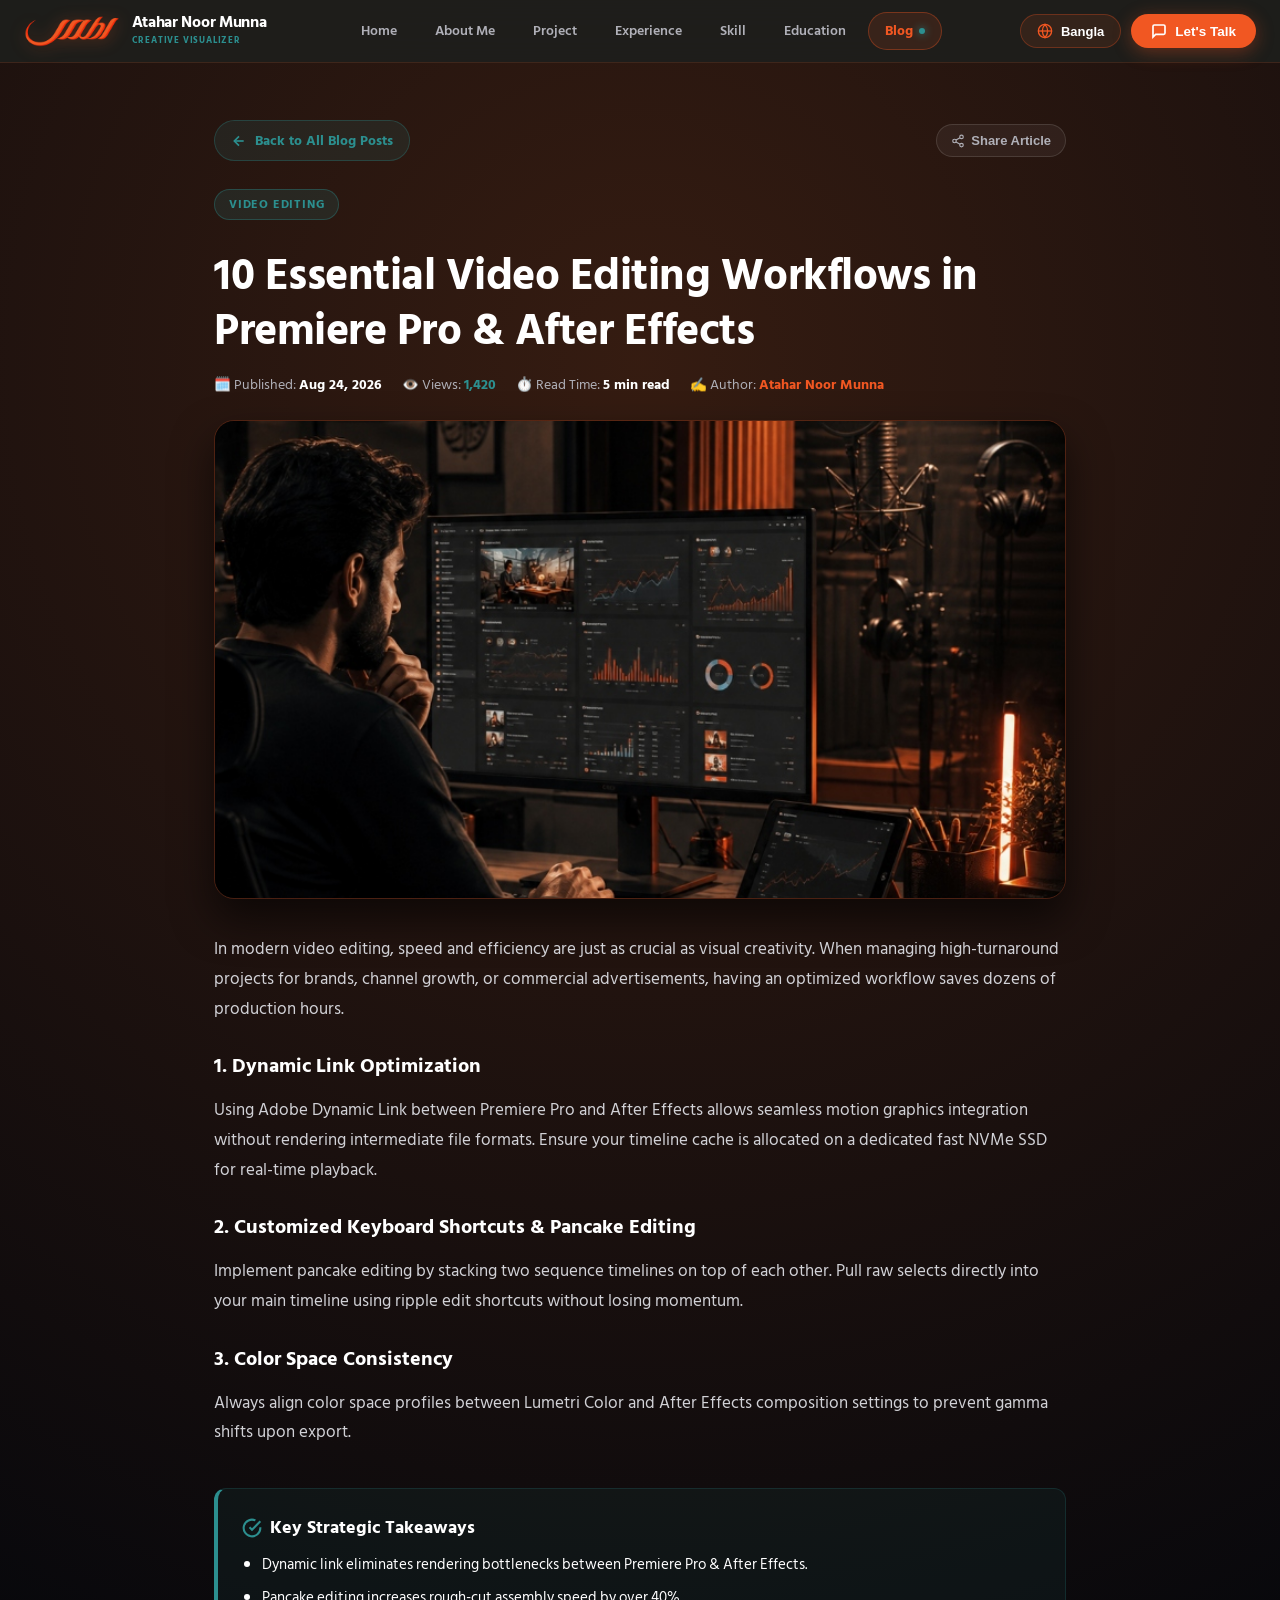
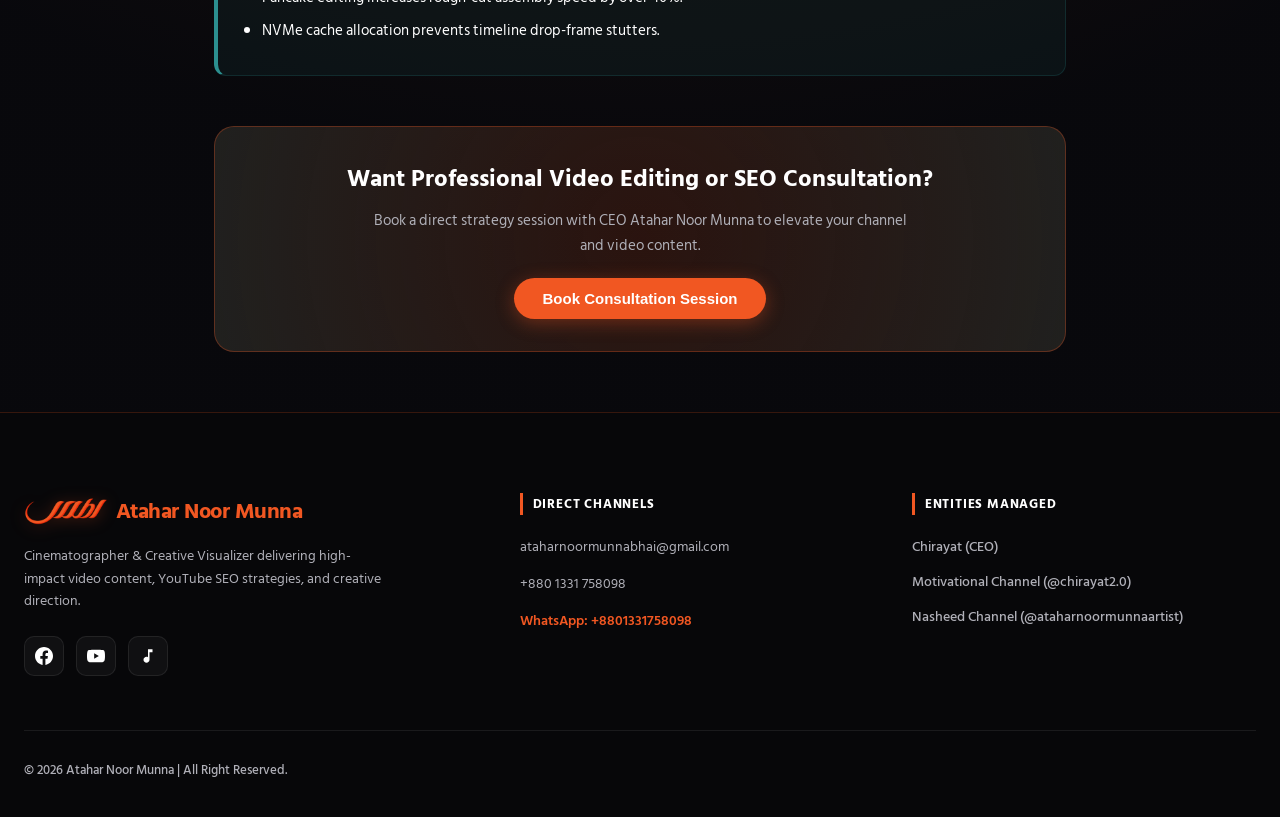
==== 10-essential-video-editing-workflows-in-premiere-pro-after-effects.html @ 5bd71860 "Initial commit - Atahar Noor Munna Portfolio" ====
<!DOCTYPE html>
<html lang="en">
<head>
  <meta charset="UTF-8">
  <meta http-equiv="refresh" content="0; url=blog-detail.html?slug=10-essential-video-editing-workflows-in-premiere-pro-after-effects">
  <title>10 Essential Video Editing Workflows in Premiere Pro & After Effects</title>
  <script>window.location.href = "blog-detail.html?slug=10-essential-video-editing-workflows-in-premiere-pro-after-effects";</script>
</head>
<body></body>
</html>
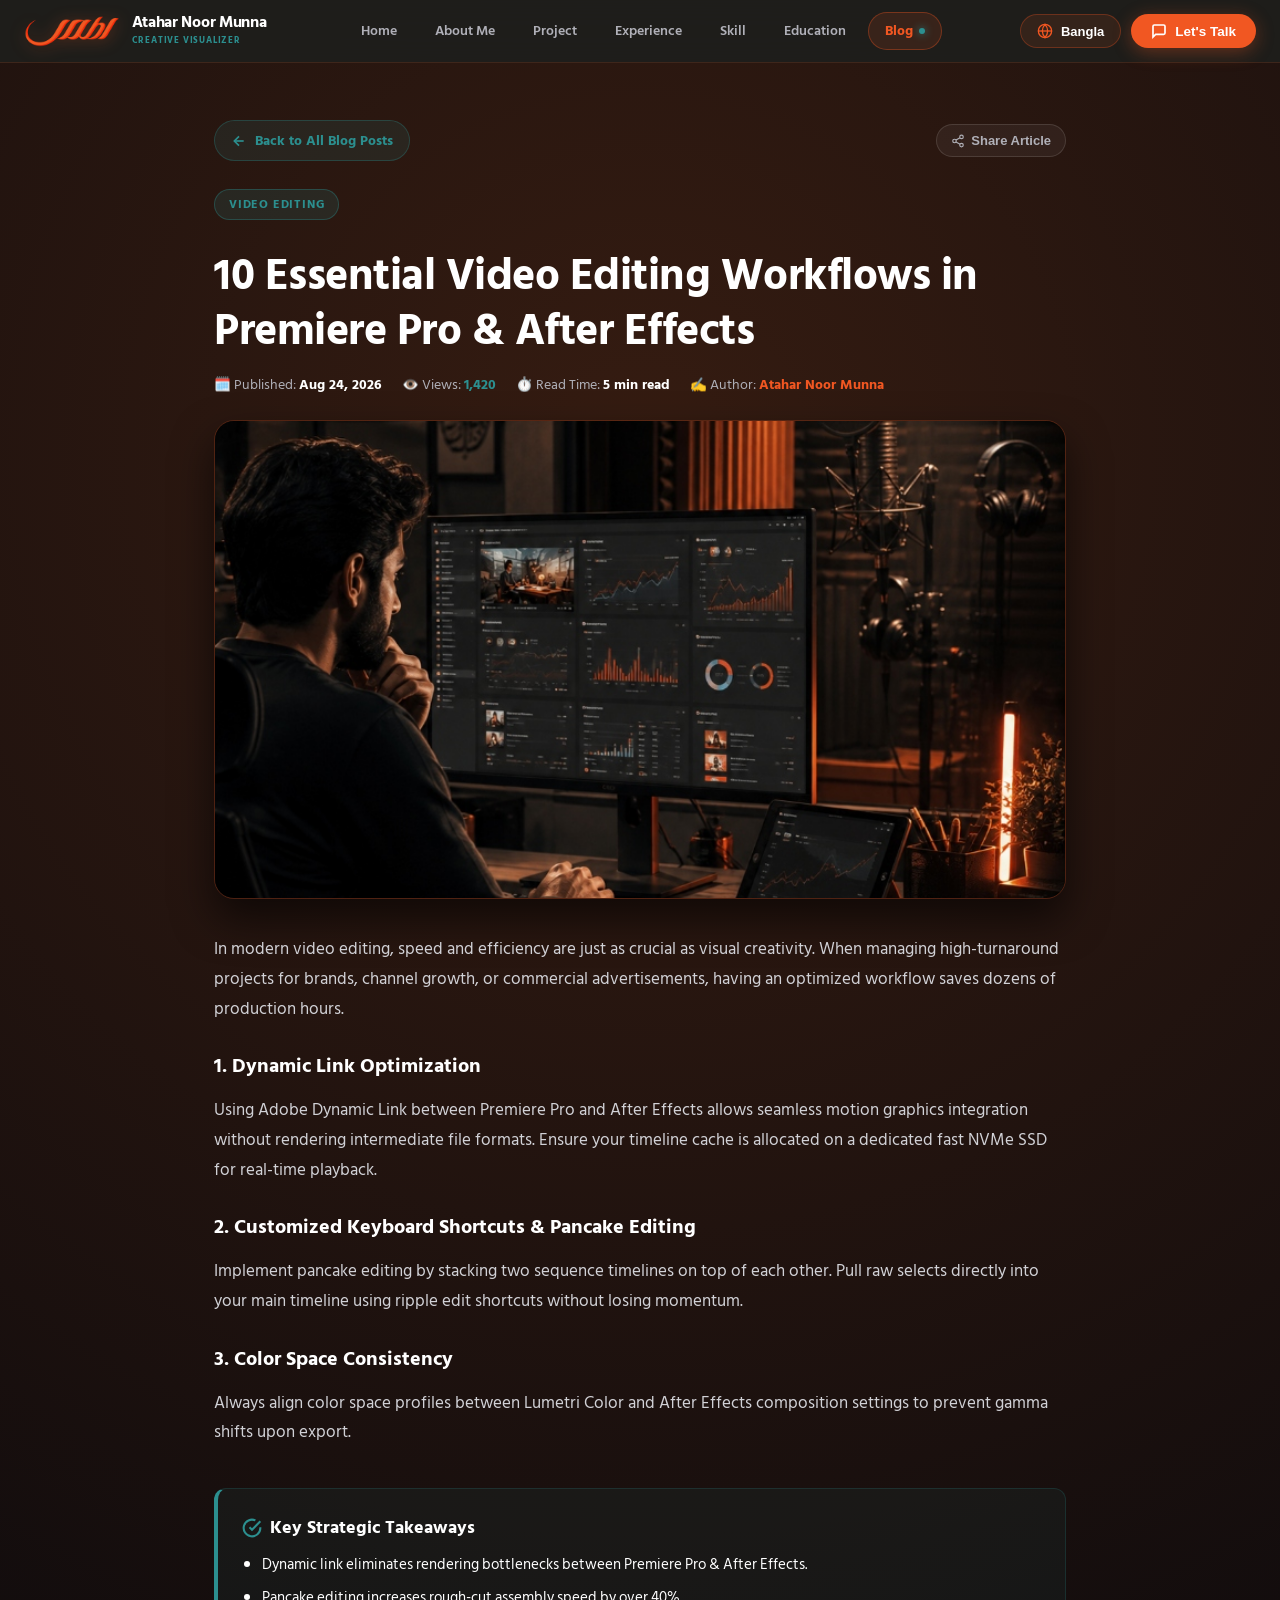
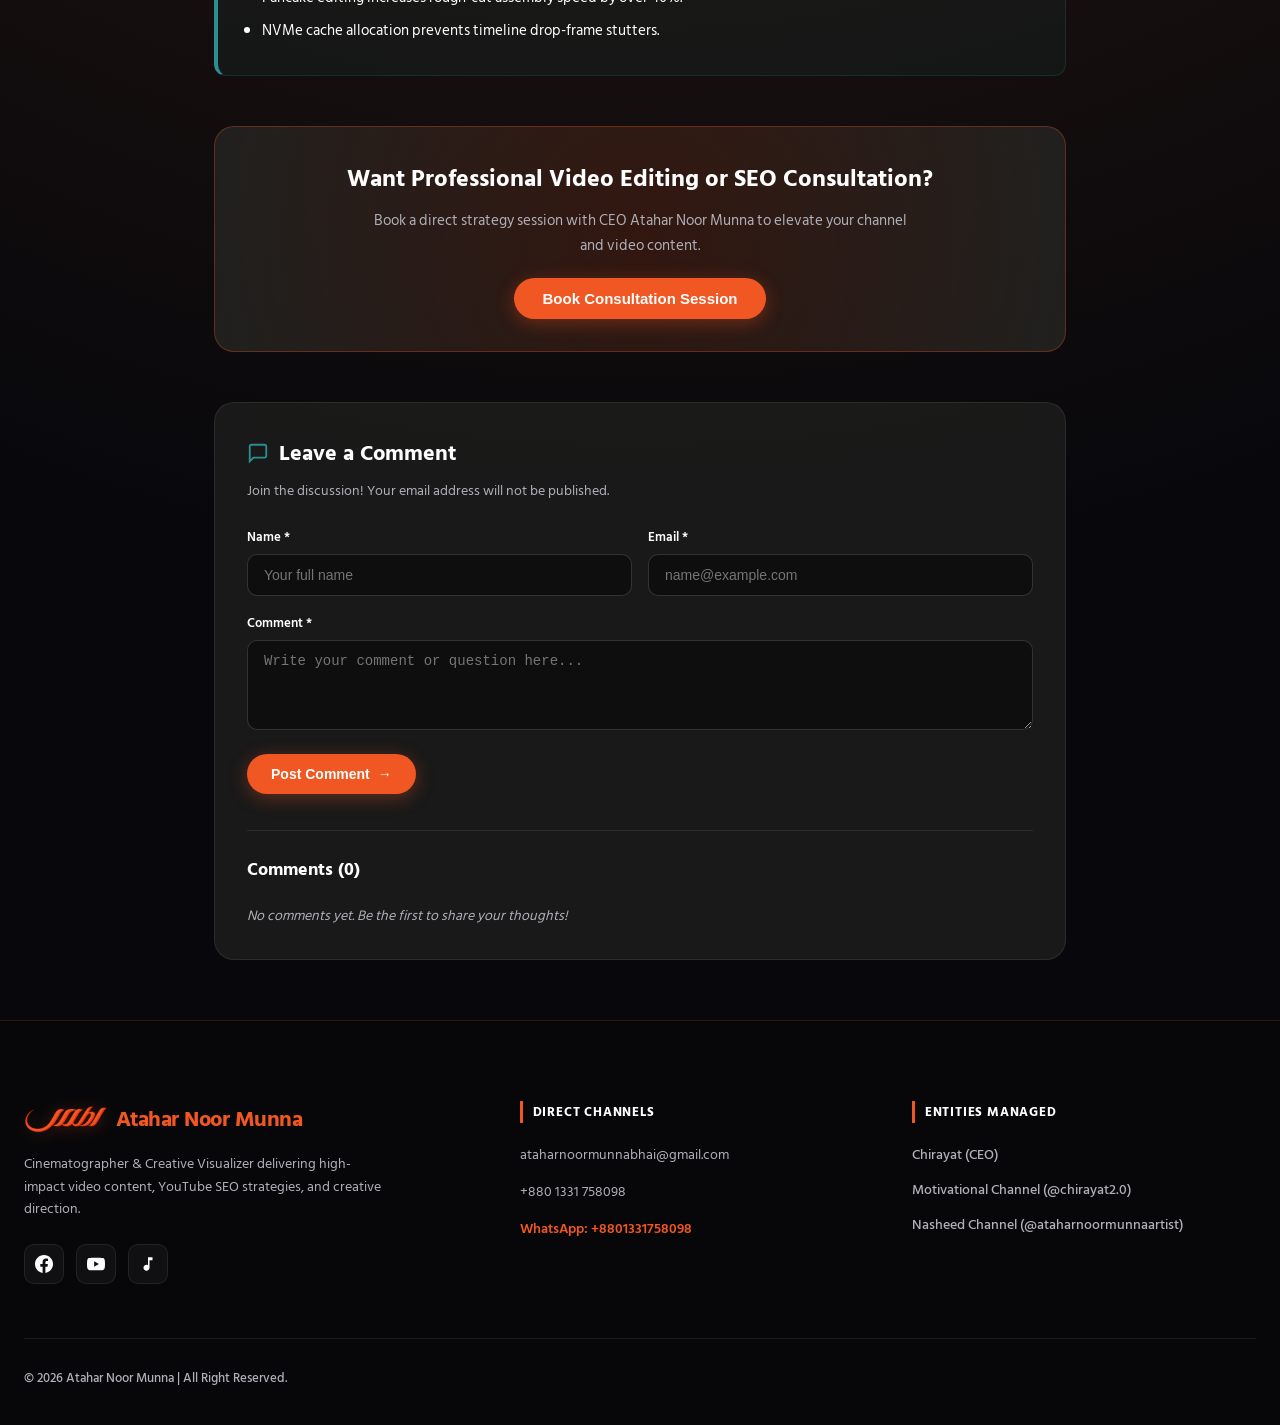
==== commit a17a2e18: "Add blog comment section, EN/BN translation for articles, post specific social image preview cards, " ====
--- a/10-essential-video-editing-workflows-in-premiere-pro-after-effects.html
+++ b/10-essential-video-editing-workflows-in-premiere-pro-after-effects.html
@@ -4,6 +4,18 @@
   <meta charset="UTF-8">
   <meta http-equiv="refresh" content="0; url=blog-detail.html?slug=10-essential-video-editing-workflows-in-premiere-pro-after-effects">
   <title>10 Essential Video Editing Workflows in Premiere Pro & After Effects</title>
+
+  <meta property="og:type" content="article">
+  <meta property="og:title" content="10 Essential Video Editing Workflows in Premiere Pro & After Effects">
+  <meta property="og:description" content="Learn speed-editing techniques, shortcut configurations, and color management for high-speed video production.">
+  <meta property="og:image" content="https://portfolio-atahar.pages.dev/card1.jpg">
+  <meta property="og:image:secure_url" content="https://portfolio-atahar.pages.dev/card1.jpg">
+  <meta property="og:image:type" content="image/jpeg">
+
+  <meta name="twitter:card" content="summary_large_image">
+  <meta name="twitter:title" content="10 Essential Video Editing Workflows in Premiere Pro & After Effects">
+  <meta name="twitter:image" content="https://portfolio-atahar.pages.dev/card1.jpg">
+
   <script>window.location.href = "blog-detail.html?slug=10-essential-video-editing-workflows-in-premiere-pro-after-effects";</script>
 </head>
 <body></body>
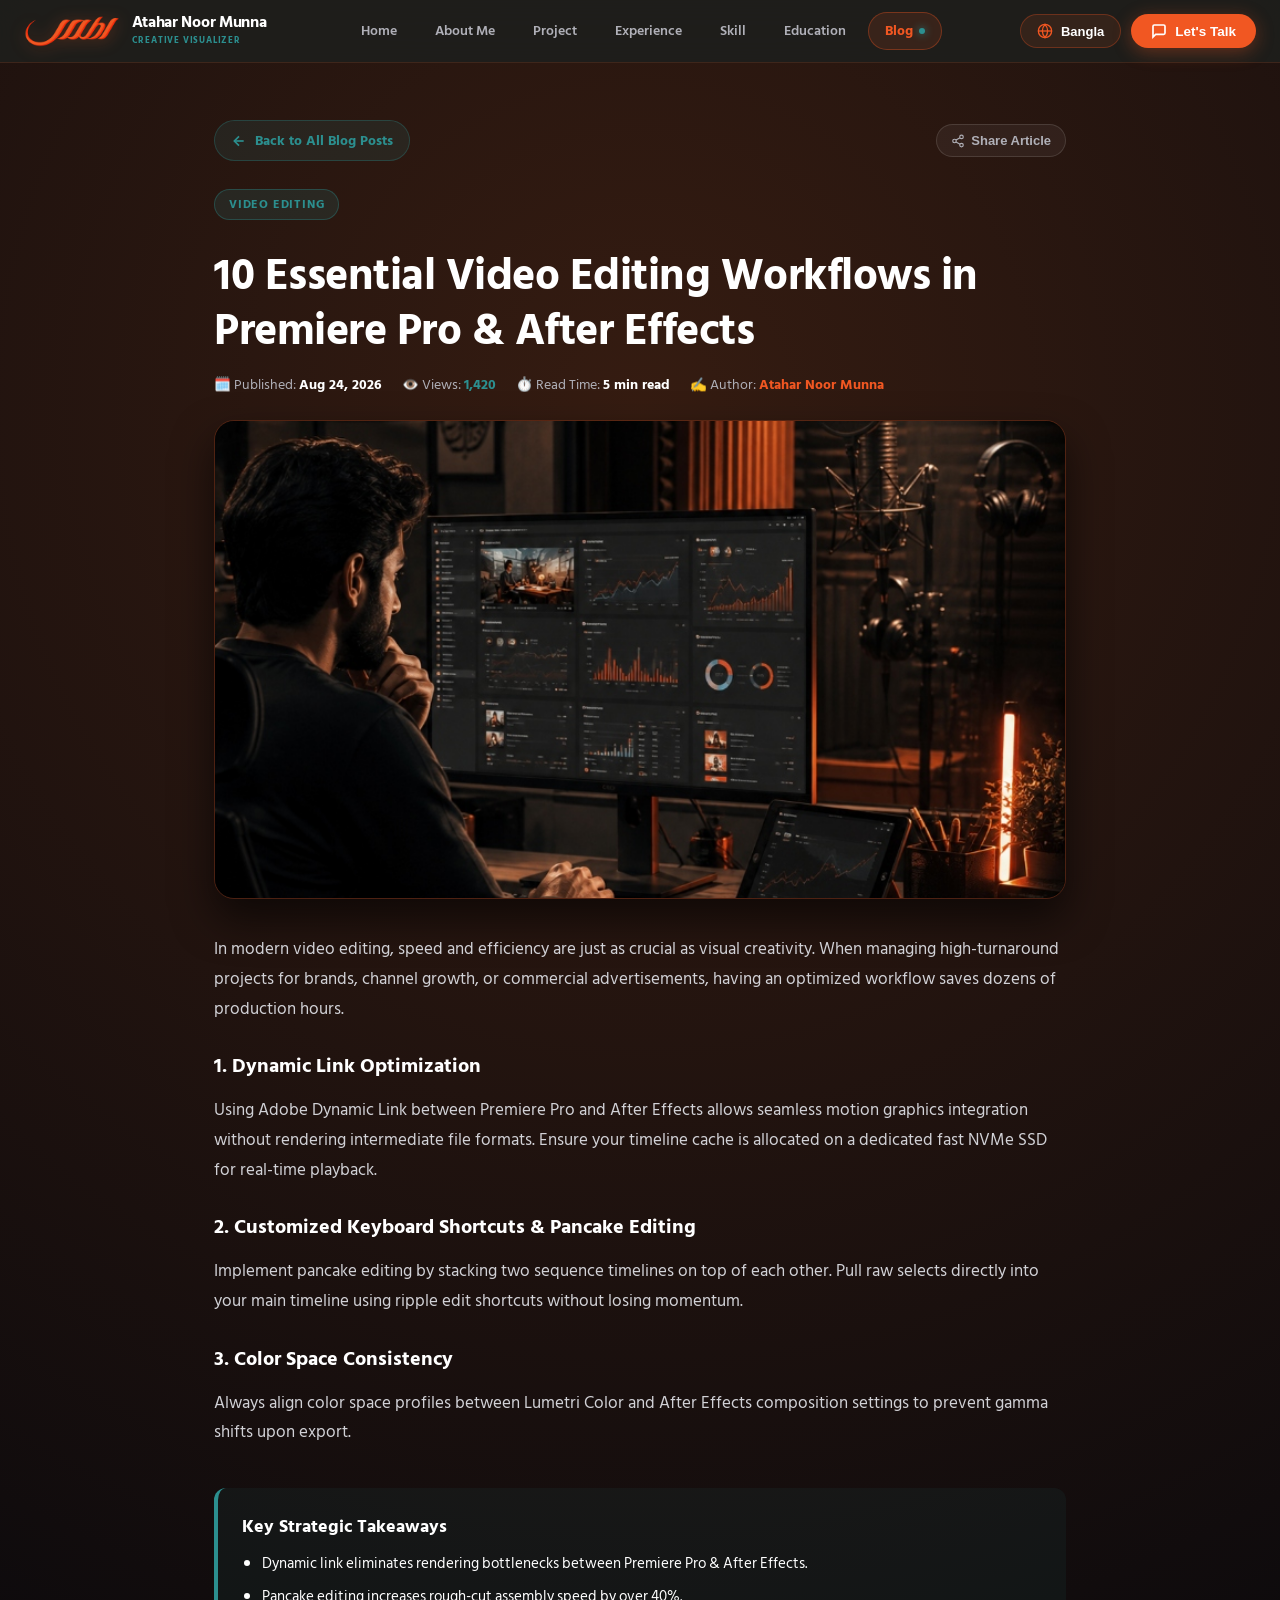
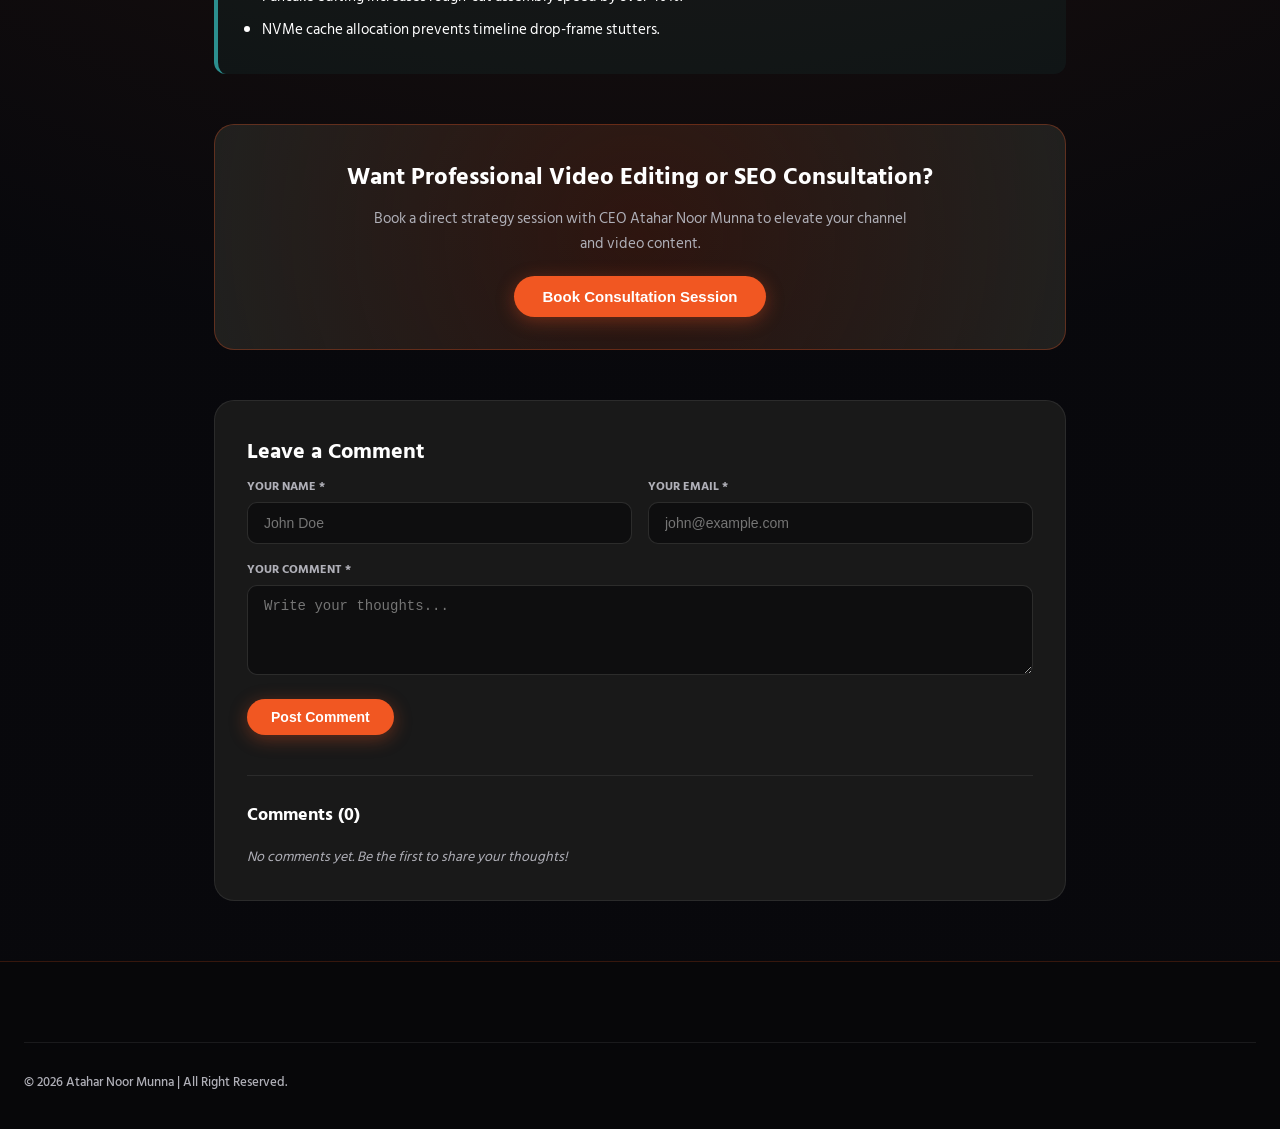
==== commit a4f6072e: "Fix showcase card links and convert all blog and project posts to standalone HTML pages" ====
--- a/10-essential-video-editing-workflows-in-premiere-pro-after-effects.html
+++ b/10-essential-video-editing-workflows-in-premiere-pro-after-effects.html
@@ -1,9 +1,9 @@
 <!DOCTYPE html>
-<html lang="en">
+<html lang="en" data-theme="dark">
 <head>
   <meta charset="UTF-8">
-  <meta http-equiv="refresh" content="0; url=blog-detail.html?slug=10-essential-video-editing-workflows-in-premiere-pro-after-effects">
-  <title>10 Essential Video Editing Workflows in Premiere Pro & After Effects</title>
+  <meta name="viewport" content="width=device-width, initial-scale=1.0">
+  <title>10 Essential Video Editing Workflows in Premiere Pro & After Effects — Atahar Noor Munna</title>
 
   <meta property="og:type" content="article">
   <meta property="og:title" content="10 Essential Video Editing Workflows in Premiere Pro & After Effects">
@@ -11,12 +11,186 @@
   <meta property="og:image" content="https://portfolio-atahar.pages.dev/card1.jpg">
   <meta property="og:image:secure_url" content="https://portfolio-atahar.pages.dev/card1.jpg">
   <meta property="og:image:type" content="image/jpeg">
+  <meta property="og:site_name" content="Atahar Noor Munna Portfolio">
 
   <meta name="twitter:card" content="summary_large_image">
   <meta name="twitter:title" content="10 Essential Video Editing Workflows in Premiere Pro & After Effects">
+  <meta name="twitter:description" content="Learn speed-editing techniques, shortcut configurations, and color management for high-speed video production.">
   <meta name="twitter:image" content="https://portfolio-atahar.pages.dev/card1.jpg">
 
-  <script>window.location.href = "blog-detail.html?slug=10-essential-video-editing-workflows-in-premiere-pro-after-effects";</script>
+  <link rel="icon" type="image/svg+xml" href="favicon.svg">
+  <link rel="stylesheet" href="style.css">
 </head>
-<body></body>
+<body class="subpage-bg">
+
+  <div class="sparkle-container">
+    <div class="sparkle" style="left:15%; animation-delay:0s;"></div>
+    <div class="sparkle" style="left:40%; animation-delay:2s;"></div>
+    <div class="sparkle" style="left:75%; animation-delay:4s;"></div>
+    <div class="sparkle" style="left:88%; animation-delay:1.5s;"></div>
+  </div>
+
+  <div class="content-wrapper">
+
+    <!-- Header Navbar -->
+    <header class="navbar">
+      <div class="navbar-inner">
+        <a href="index.html" class="nav-brand">
+          <img src="logo.png" alt="Atahar Noor Munna Logo" class="brand-logo-img">
+          <div class="brand-text">
+            <span class="brand-name">Atahar Noor Munna</span>
+            <span class="brand-sub" data-i18n="brand_sub">CREATIVE VISUALIZER</span>
+          </div>
+        </a>
+
+        <nav class="nav-menu">
+          <ul class="nav-links">
+            <li><a href="index.html" class="nav-link" data-i18n="nav_home">Home</a></li>
+            <li><a href="index.html#about" class="nav-link" data-i18n="nav_about">About Me</a></li>
+            <li><a href="projects.html" class="nav-link" data-i18n="nav_projects">Project</a></li>
+            <li><a href="index.html#experience" class="nav-link" data-i18n="nav_experience">Experience</a></li>
+            <li><a href="index.html#skills" class="nav-link" data-i18n="nav_skills">Skill</a></li>
+            <li><a href="index.html#education" class="nav-link" data-i18n="nav_education">Education</a></li>
+            <li><a href="blog.html" class="nav-link active"><span data-i18n="nav_blog">Blog</span> <span class="active-dot"></span></a></li>
+          </ul>
+        </nav>
+
+        <div class="nav-actions">
+          <button class="nav-lang-btn" id="lang-toggle-btn" aria-label="Switch Language">
+            <span class="lang-icon-wrap">
+              <svg width="16" height="16" viewBox="0 0 24 24" fill="none" stroke="currentColor" stroke-width="2">
+                <circle cx="12" cy="12" r="10"></circle>
+                <line x1="2" y1="12" x2="22" y2="12"></line>
+                <path d="M12 2a15.3 15.3 0 0 1 4 10 15.3 15.3 0 0 1-4 10 15.3 15.3 0 0 1-4-10 15.3 15.3 0 0 1 4-10z"></path>
+              </svg>
+            </span>
+            <span id="lang-btn-text">Bangla</span>
+          </button>
+
+          <button class="btn-pill-orange-cta" onclick="openConsultationModal()">
+            <svg width="16" height="16" viewBox="0 0 24 24" fill="none" stroke="currentColor" stroke-width="2.5">
+              <path d="M21 15a2 2 0 0 1-2 2H7l-4 4V5a2 2 0 0 1 2-2h14a2 2 0 0 1 2 2z"></path>
+            </svg>
+            <span data-i18n="lets_talk">Let's Talk</span>
+          </button>
+
+          <button class="mobile-menu-btn" id="mobile-menu-toggle" aria-label="Toggle Navigation Menu">
+            <svg width="20" height="20" viewBox="0 0 24 24" fill="none" stroke="currentColor" stroke-width="2.2">
+              <line x1="3" y1="6" x2="21" y2="6"></line>
+              <line x1="3" y1="12" x2="21" y2="12"></line>
+              <line x1="3" y1="18" x2="21" y2="18"></line>
+            </svg>
+          </button>
+        </div>
+      </div>
+    </header>
+
+    <!-- Main Detail Container -->
+    <main style="padding: 120px 24px 60px; max-width: 900px; margin: 0 auto; width: 100%;">
+      
+      <div style="display:flex; justify-content:space-between; align-items:center; margin-bottom:28px;">
+        <a href="blog.html" style="display:inline-flex; align-items:center; gap:8px; color:var(--accent-teal); font-weight:700; text-decoration:none; font-size:14px; background:rgba(44,143,143,0.12); border:1px solid rgba(44,143,143,0.3); padding:8px 16px; border-radius:30px; transition:all 0.25s ease;">
+          <svg width="16" height="16" viewBox="0 0 24 24" fill="none" stroke="currentColor" stroke-width="2.5"><line x1="19" y1="12" x2="5" y2="12"></line><polyline points="12 19 5 12 12 5"></polyline></svg>
+          Back to All Blog Posts
+        </a>
+
+        <button onclick="navigator.clipboard.writeText(window.location.href); alert('Article URL copied to clipboard!');" style="display:inline-flex; align-items:center; gap:6px; color:var(--text-muted); background:rgba(255,255,255,0.05); border:1px solid rgba(255,255,255,0.12); padding:8px 14px; border-radius:30px; font-size:13px; font-weight:600; cursor:pointer;">
+          <svg width="14" height="14" viewBox="0 0 24 24" fill="none" stroke="currentColor" stroke-width="2"><circle cx="18" cy="5" r="3"/><circle cx="6" cy="12" r="3"/><circle cx="18" cy="19" r="3"/><line x1="8.59" y1="13.51" x2="15.42" y2="17.49"/><line x1="15.41" y1="6.51" x2="8.59" y2="10.49"/></svg>
+          Share Article
+        </button>
+      </div>
+
+      <article>
+        <div style="margin-bottom: 24px;">
+          <span id="detail-category" class="hero-tag" style="background:rgba(44,143,143,0.15); border-color:rgba(44,143,143,0.35); color:var(--accent-teal); font-size:12px;">VIDEO EDITING</span>
+          <h1 id="detail-title" style="font-size: clamp(28px, 4vw, 44px); font-weight: 800; line-height: 1.25; margin: 12px 0 16px; color: var(--text-white); letter-spacing: -0.5px;">
+            10 Essential Video Editing Workflows in Premiere Pro & After Effects
+          </h1>
+          <div style="display:flex; gap:20px; align-items:center; font-size:13.5px; color:var(--text-muted); flex-wrap:wrap;">
+            <span>🗓️ Published: <strong id="detail-date" style="color:var(--text-white);">Aug 24, 2026</strong></span>
+            <span>👁️ Views: <strong id="detail-views" style="color:var(--accent-teal);">1,420</strong></span>
+            <span>⏱️ Read Time: <strong style="color:var(--text-white);">5 min read</strong></span>
+            <span>✍️ Author: <strong style="color:var(--accent-orange);">Atahar Noor Munna</strong></span>
+          </div>
+        </div>
+
+        <div style="width:100%; aspect-ratio: 16/9; border-radius: 20px; overflow: hidden; margin-bottom: 36px; border: 1px solid var(--glass-border); box-shadow: 0 20px 40px rgba(0,0,0,0.6);">
+          <img id="detail-image" src="card1.jpg" alt="Video Editing Workflows Banner" style="width:100%; height:100%; object-fit:cover;">
+        </div>
+
+        <div id="detail-content" style="font-size: 16.5px; line-height: 1.8; color: #d1d1d6;">
+          <p>In modern video editing, speed and efficiency are just as crucial as visual creativity. When managing high-turnaround projects for brands, channel growth, or commercial advertisements, having an optimized workflow saves dozens of production hours.</p>
+        </div>
+
+        <div style="background: rgba(44,143,143,0.08); border-left: 4px solid var(--accent-teal); padding: 24px; border-radius: 12px; margin: 40px 0;">
+          <h3 style="font-size: 18px; font-weight: 800; color: var(--text-white); margin-bottom: 10px; display:flex; align-items:center; gap:8px;">
+            Key Strategic Takeaways
+          </h3>
+          <ul id="detail-takeaways" style="padding-left: 20px; font-size: 15px; color: var(--text-white);">
+            <li>Dynamic link eliminates rendering bottlenecks between Premiere Pro & After Effects.</li>
+            <li>Pancake editing increases rough-cut assembly speed by over 40%.</li>
+            <li>NVMe cache allocation prevents timeline drop-frame stutters.</li>
+          </ul>
+        </div>
+
+        <!-- Consultation CTA Box -->
+        <div style="background: radial-gradient(circle at 50% 50%, rgba(241,87,34,0.15) 0%, rgba(34,34,32,0.95) 100%); border: 1px solid rgba(241,87,34,0.3); padding: 32px; border-radius: 20px; text-align: center; margin-top: 50px;">
+          <h3 style="font-size: 24px; font-weight: 800; color: var(--text-white); margin-bottom: 10px;">Want Professional Video Editing or SEO Consultation?</h3>
+          <p style="font-size: 15px; color: var(--text-muted); max-width: 550px; margin: 0 auto 20px;">Book a direct strategy session with CEO Atahar Noor Munna to elevate your channel and video content.</p>
+          <button class="btn-pill-orange-cta" onclick="openConsultationModal()" style="font-size: 15px; padding: 12px 28px;">
+            Book Consultation Session
+          </button>
+        </div>
+
+        <section class="blog-comments-section" style="margin-top: 50px; background: rgba(34, 34, 32, 0.7); border: 1px solid rgba(255, 255, 255, 0.08); border-radius: 20px; padding: 32px;">
+          <h3 style="font-size: 22px; font-weight: 800; color: var(--text-white); margin-bottom: 8px;">Leave a Comment</h3>
+          <form id="blog-comment-form" onsubmit="handleCommentSubmit(event)" style="display: flex; flex-direction: column; gap: 16px;">
+            <div style="display: grid; grid-template-columns: repeat(auto-fit, minmax(240px, 1fr)); gap: 16px;">
+              <div>
+                <label style="display: block; font-size: 12px; font-weight: 700; color: var(--text-muted); margin-bottom: 6px;">YOUR NAME *</label>
+                <input type="text" id="comment-name" required placeholder="John Doe" style="width: 100%; background: rgba(0, 0, 0, 0.4); border: 1px solid rgba(255, 255, 255, 0.12); padding: 12px 16px; border-radius: 10px; color: var(--text-white); font-size: 14px; outline: none;">
+              </div>
+              <div>
+                <label style="display: block; font-size: 12px; font-weight: 700; color: var(--text-muted); margin-bottom: 6px;">YOUR EMAIL *</label>
+                <input type="email" id="comment-email" required placeholder="john@example.com" style="width: 100%; background: rgba(0, 0, 0, 0.4); border: 1px solid rgba(255, 255, 255, 0.12); padding: 12px 16px; border-radius: 10px; color: var(--text-white); font-size: 14px; outline: none;">
+              </div>
+            </div>
+            <div>
+              <label style="display: block; font-size: 12px; font-weight: 700; color: var(--text-muted); margin-bottom: 6px;">YOUR COMMENT *</label>
+              <textarea id="comment-text" required rows="4" placeholder="Write your thoughts..." style="width: 100%; background: rgba(0, 0, 0, 0.4); border: 1px solid rgba(255, 255, 255, 0.12); padding: 12px 16px; border-radius: 10px; color: var(--text-white); font-size: 14px; outline: none; resize: vertical;"></textarea>
+            </div>
+            <div>
+              <button type="submit" class="btn-pill-orange-cta" style="font-size: 14px; padding: 10px 24px;">Post Comment</button>
+            </div>
+          </form>
+
+          <div style="margin-top: 40px; border-top: 1px solid rgba(255, 255, 255, 0.08); padding-top: 24px;">
+            <h4 id="comments-count-title" style="font-size: 18px; font-weight: 800; color: var(--text-white); margin-bottom: 16px;">Comments (0)</h4>
+            <div id="comments-list" style="display: flex; flex-direction: column; gap: 16px;"></div>
+          </div>
+        </section>
+
+      </article>
+
+    </main>
+
+    <footer class="contact-section" id="contact">
+      <div class="footer-inner-wrapper">
+        <div class="footer-bottom">
+          <p class="copyright-text">&copy; 2026 Atahar Noor Munna | All Right Reserved.</p>
+        </div>
+      </div>
+    </footer>
+
+  </div>
+
+  <script src="script.js"></script>
+  <script>
+    document.addEventListener('DOMContentLoaded', () => {
+      if (window.renderBlogDetailPage) {
+        window.renderBlogDetailPage('10-essential-video-editing-workflows-in-premiere-pro-after-effects');
+      }
+    });
+  </script>
+</body>
 </html>
--- a/style.css
+++ b/style.css
@@ -0,0 +1,1707 @@
+@import url('https://fonts.googleapis.com/css2?family=Hind+Siliguri:wght@400;500;600;700&family=Plus+Jakarta+Sans:wght@400;500;600;700;800&display=swap');
+
+:root {
+  --site-primary: #3b3b39;
+  --bg-dark: #121211;
+  --accent-orange: #f15722;
+  --accent-orange-hover: #d84714;
+  --accent-teal: #2c8f8f;
+  --accent-teal-hover: #227575;
+  --text-white: #ffffff;
+  --text-muted: #b0b0b8;
+  --text-dim: #787880;
+  --glass-bg: rgba(59, 59, 57, 0.45);
+  --glass-border: rgba(241, 87, 34, 0.2);
+  --card-bg: #222220;
+}
+
+* {
+  box-sizing: border-box;
+  margin: 0;
+  padding: 0;
+}
+
+html, body {
+  width: 100%;
+  background-color: var(--bg-dark);
+  color: var(--text-white);
+  font-family: 'Hind Siliguri', 'Plus Jakarta Sans', -apple-system, BlinkMacSystemFont, 'Segoe UI', Roboto, sans-serif;
+  overflow-x: hidden;
+  scroll-behavior: smooth;
+  -webkit-font-smoothing: antialiased;
+}
+
+/* Fixed Canvas background */
+#frame-canvas {
+  position: fixed;
+  top: 0;
+  left: 0;
+  width: 100vw;
+  height: 100vh;
+  z-index: 0;
+  pointer-events: none;
+  opacity: 0.5; /* 50% visibility for dark brand overlay contrast */
+  filter: brightness(0.65) contrast(1.1);
+}
+
+/* Main Content Overlay - Constrained within frame bounds */
+.content-wrapper {
+  position: relative;
+  z-index: 10;
+  width: 100%;
+  max-width: 1280px;
+  margin: 0 auto;
+  display: flex;
+  flex-direction: column;
+}
+
+/* Header Navbar */
+.navbar {
+  position: fixed;
+  top: 0;
+  left: 0;
+  width: 100%;
+  z-index: 100;
+  padding: 12px 24px;
+  background: rgba(30, 30, 28, 0.94);
+  backdrop-filter: blur(16px);
+  -webkit-backdrop-filter: blur(16px);
+  border-bottom: 1px solid rgba(241, 87, 34, 0.15);
+}
+
+.navbar-inner {
+  max-width: 1280px;
+  margin: 0 auto;
+  width: 100%;
+  display: flex;
+  justify-content: space-between;
+  align-items: center;
+}
+
+.nav-brand {
+  display: flex;
+  align-items: center;
+  gap: 12px;
+  text-decoration: none;
+  white-space: nowrap;
+  flex-shrink: 0;
+}
+
+.brand-logo-img {
+  height: 32px;
+  max-height: 32px;
+  width: auto;
+  max-width: 120px;
+  object-fit: contain;
+  flex-shrink: 0;
+  filter: drop-shadow(0 2px 8px rgba(241, 87, 34, 0.3));
+  transition: transform 0.25s ease, filter 0.25s ease;
+}
+
+.nav-brand:hover .brand-logo-img {
+  transform: scale(1.04);
+  filter: drop-shadow(0 4px 12px rgba(241, 87, 34, 0.5));
+}
+
+.brand-monogram {
+  width: 38px;
+  height: 38px;
+  background: var(--accent-orange);
+  border-radius: 12px;
+  display: flex;
+  align-items: center;
+  justify-content: center;
+  color: #ffffff;
+  box-shadow: 0 4px 14px rgba(241, 87, 34, 0.4);
+  transition: transform 0.25s ease;
+  overflow: hidden;
+  padding: 2px;
+}
+
+.brand-monogram img {
+  width: 100%;
+  height: 100%;
+  object-fit: contain;
+}
+
+.brand-text {
+  display: flex;
+  flex-direction: column;
+  white-space: nowrap;
+}
+
+.brand-name {
+  font-size: 16px;
+  font-weight: 800;
+  color: var(--text-white);
+  letter-spacing: -0.3px;
+  line-height: 1.1;
+  white-space: nowrap;
+}
+
+.brand-sub {
+  font-size: 9px;
+  font-weight: 700;
+  color: var(--accent-teal);
+  letter-spacing: 0.8px;
+  text-transform: uppercase;
+  margin-top: 2px;
+  white-space: nowrap;
+}
+
+.mobile-share-link {
+  display: none !important;
+}
+
+.nav-menu {
+  display: flex;
+  align-items: center;
+}
+
+.nav-links {
+  display: flex;
+  gap: 6px;
+  list-style: none;
+  align-items: center;
+}
+
+.nav-link {
+  color: var(--text-muted);
+  text-decoration: none;
+  font-size: 13.5px;
+  font-weight: 600;
+  padding: 7px 16px;
+  border-radius: 30px;
+  transition: all 0.25s ease;
+  display: flex;
+  align-items: center;
+  gap: 6px;
+}
+
+.nav-link:hover {
+  color: var(--text-white);
+  background: rgba(255, 255, 255, 0.06);
+}
+
+.nav-link.active {
+  color: var(--accent-orange);
+  background: rgba(241, 87, 34, 0.12);
+  border: 1px solid rgba(241, 87, 34, 0.35);
+  font-weight: 700;
+}
+
+.active-dot {
+  width: 6px;
+  height: 6px;
+  background: var(--accent-teal);
+  border-radius: 50%;
+  display: inline-block;
+  box-shadow: 0 0 8px var(--accent-teal);
+}
+
+.nav-actions {
+  display: flex;
+  align-items: center;
+  gap: 10px;
+}
+
+.nav-icon-btn {
+  width: 36px;
+  height: 36px;
+  border-radius: 50%;
+  background: rgba(255, 255, 255, 0.05);
+  border: 1px solid rgba(255, 255, 255, 0.12);
+  display: flex;
+  align-items: center;
+  justify-content: center;
+  color: var(--text-white);
+  cursor: pointer;
+  transition: all 0.25s ease;
+}
+
+.nav-icon-btn:hover {
+  background: rgba(241, 87, 34, 0.18);
+  border-color: var(--accent-orange);
+  color: var(--accent-orange);
+  transform: translateY(-2px);
+}
+
+.nav-lang-btn {
+  display: inline-flex;
+  align-items: center;
+  justify-content: center;
+  gap: 8px;
+  padding: 8px 16px;
+  border-radius: 30px;
+  background: rgba(241, 87, 34, 0.1);
+  border: 1px solid rgba(241, 87, 34, 0.3);
+  font-size: 13px;
+  font-weight: 600;
+  color: var(--text-white);
+  cursor: pointer;
+  transition: all 0.25s ease;
+  line-height: 1;
+  white-space: nowrap;
+}
+
+.lang-icon-wrap {
+  display: inline-flex;
+  align-items: center;
+  justify-content: center;
+  color: var(--accent-orange);
+}
+
+.nav-lang-btn:hover {
+  border-color: var(--accent-orange);
+  background: rgba(241, 87, 34, 0.22);
+  box-shadow: 0 4px 14px rgba(241, 87, 34, 0.25);
+}
+
+.btn-pill-orange-cta {
+  background: var(--accent-orange);
+  color: #ffffff;
+  padding: 9px 20px;
+  border-radius: 40px;
+  display: inline-flex;
+  align-items: center;
+  gap: 8px;
+  font-weight: 700;
+  font-size: 13.5px;
+  text-decoration: none;
+  cursor: pointer;
+  border: none;
+  transition: transform 0.25s ease, background-color 0.25s ease, box-shadow 0.25s ease;
+  box-shadow: 0 4px 18px rgba(241, 87, 34, 0.35);
+  white-space: nowrap;
+}
+
+.btn-pill-orange-cta:hover {
+  transform: translateY(-2px);
+  background: var(--accent-orange-hover);
+  box-shadow: 0 6px 24px rgba(241, 87, 34, 0.5);
+}
+
+.mobile-menu-btn {
+  display: none;
+  width: 38px;
+  height: 38px;
+  border-radius: 10px;
+  background: rgba(255, 255, 255, 0.06);
+  border: 1px solid rgba(255, 255, 255, 0.12);
+  color: var(--text-white);
+  align-items: center;
+  justify-content: center;
+  cursor: pointer;
+  transition: all 0.25s ease;
+}
+
+.mobile-menu-btn:hover,
+.mobile-menu-btn.active {
+  background: rgba(241, 87, 34, 0.2);
+  border-color: var(--accent-orange);
+  color: var(--accent-orange);
+}
+
+/* Hero Section */
+.hero-section {
+  min-height: 100vh;
+  padding: 140px 24px 60px;
+  display: flex;
+  flex-direction: column;
+  justify-content: space-between;
+  position: relative;
+  background: radial-gradient(circle at 50% 30%, rgba(255, 84, 18, 0.08) 0%, rgba(0, 0, 0, 0) 70%);
+}
+
+.hero-top {
+  display: grid;
+  grid-template-columns: 1.2fr 0.8fr;
+  gap: 40px;
+  align-items: start;
+  margin-top: 40px;
+}
+
+.hero-tag {
+  font-size: 13px;
+  font-weight: 700;
+  color: var(--accent-teal);
+  background: rgba(44, 143, 143, 0.15);
+  border: 1px solid rgba(44, 143, 143, 0.35);
+  padding: 5px 14px;
+  border-radius: 20px;
+  margin-bottom: 16px;
+  display: inline-block;
+  letter-spacing: 0.8px;
+  text-transform: uppercase;
+}
+
+.hero-title {
+  font-size: clamp(50px, 6.5vw, 90px);
+  font-weight: 800;
+  line-height: 1.05;
+  letter-spacing: -2.5px;
+  color: var(--text-white);
+  text-shadow: 0 4px 20px rgba(0,0,0,0.5);
+}
+
+.hero-right {
+  padding-top: 36px;
+}
+
+.hero-statement {
+  font-size: clamp(24px, 2.5vw, 36px);
+  font-weight: 700;
+  line-height: 1.2;
+  color: var(--text-white);
+  margin-bottom: 16px;
+  letter-spacing: -0.5px;
+}
+
+.hero-description {
+  font-size: 16px;
+  color: var(--text-muted);
+  line-height: 1.6;
+  max-width: 420px;
+}
+
+/* Feature items row at bottom of hero */
+.hero-features {
+  display: grid;
+  grid-template-columns: repeat(4, 1fr);
+  gap: 24px;
+  margin-top: 80px;
+  padding-top: 36px;
+  border-top: 1px solid rgba(255, 255, 255, 0.12);
+}
+
+.feature-item {
+  display: flex;
+  flex-direction: column;
+}
+
+.feature-number {
+  color: var(--accent-teal);
+  font-weight: 800;
+  font-size: 14px;
+  margin-bottom: 8px;
+  letter-spacing: 0.5px;
+}
+
+.feature-name {
+  font-weight: 600;
+  font-size: 16px;
+  color: var(--text-white);
+}
+
+/* Trusted Brands / Platforms Bar */
+.brands-section {
+  padding: 20px 24px 60px;
+}
+
+.brands-bar {
+  background: var(--glass-bg);
+  backdrop-filter: blur(16px);
+  -webkit-backdrop-filter: blur(16px);
+  border-radius: 32px;
+  padding: 32px 40px;
+  border: 1px solid var(--glass-border);
+  display: flex;
+  justify-content: space-between;
+  align-items: center;
+  gap: 32px;
+  box-shadow: 0 16px 40px rgba(0, 0, 0, 0.4);
+}
+
+.brands-title {
+  font-size: 14px;
+  font-weight: 600;
+  color: var(--text-muted);
+  max-width: 180px;
+  line-height: 1.45;
+}
+
+.brands-logos {
+  display: flex;
+  align-items: center;
+  gap: 36px;
+  flex-wrap: wrap;
+}
+
+.brand-item {
+  display: flex;
+  align-items: center;
+  gap: 10px;
+  font-size: 16px;
+  font-weight: 700;
+  color: var(--text-white);
+  letter-spacing: -0.3px;
+  text-decoration: none;
+  opacity: 0.9;
+  transition: opacity 0.3s ease, transform 0.3s ease;
+}
+
+.brand-item:hover {
+  opacity: 1;
+  transform: translateY(-2px);
+  color: var(--accent-orange);
+}
+
+.brand-icon {
+  width: 24px;
+  height: 24px;
+  display: inline-flex;
+  align-items: center;
+  justify-content: center;
+}
+
+/* Section 2: About & Professional Summary */
+.behind-designs-section {
+  padding: 80px 24px 100px;
+  position: relative;
+}
+
+.behind-header {
+  display: grid;
+  grid-template-columns: 1.1fr 0.9fr;
+  gap: 48px;
+  align-items: flex-end;
+  margin-bottom: 64px;
+}
+
+.section-accent-tag {
+  color: var(--accent-orange);
+  font-weight: 700;
+  font-size: 16px;
+  margin-bottom: 16px;
+  display: block;
+  letter-spacing: -0.2px;
+}
+
+.behind-title {
+  font-size: clamp(38px, 4.8vw, 64px);
+  font-weight: 800;
+  line-height: 1.08;
+  letter-spacing: -2px;
+  color: var(--text-white);
+}
+
+.behind-right {
+  display: flex;
+  flex-direction: column;
+  gap: 24px;
+}
+
+.behind-lead {
+  font-size: clamp(18px, 2.1vw, 24px);
+  font-weight: 600;
+  line-height: 1.4;
+  color: var(--text-white);
+  letter-spacing: -0.5px;
+}
+
+.behind-actions {
+  display: flex;
+  justify-content: space-between;
+  align-items: center;
+  flex-wrap: wrap;
+  gap: 20px;
+  margin-top: 16px;
+}
+
+.behind-subtext {
+  color: var(--text-muted);
+  font-size: 14px;
+  line-height: 1.5;
+  font-weight: 500;
+}
+
+.btn-pill-orange {
+  background: var(--accent-orange);
+  color: #ffffff;
+  padding: 8px 8px 8px 24px;
+  border-radius: 40px;
+  display: inline-flex;
+  align-items: center;
+  gap: 14px;
+  font-weight: 600;
+  font-size: 14px;
+  text-decoration: none;
+  cursor: pointer;
+  border: none;
+  transition: transform 0.25s ease, background-color 0.25s ease;
+  box-shadow: 0 8px 24px rgba(255, 84, 18, 0.3);
+}
+
+.btn-pill-orange:hover {
+  transform: translateY(-2px);
+  background: var(--accent-orange-hover);
+}
+
+.icon-arrow-white {
+  width: 36px;
+  height: 36px;
+  background: #ffffff;
+  border-radius: 50%;
+  display: flex;
+  align-items: center;
+  justify-content: center;
+  color: var(--accent-orange);
+  transition: transform 0.25s ease;
+}
+
+.btn-pill-orange:hover .icon-arrow-white {
+  transform: translateX(2px);
+}
+
+/* Cards Grid */
+.cards-grid {
+  display: grid;
+  grid-template-columns: repeat(3, 1fr);
+  gap: 28px;
+}
+
+.card-item {
+  border-radius: 28px;
+  overflow: hidden;
+  background: #141417;
+  position: relative;
+  aspect-ratio: 3 / 4;
+  border: 1px solid var(--glass-border);
+  box-shadow: 0 12px 32px rgba(0, 0, 0, 0.5);
+  transition: transform 0.4s cubic-bezier(0.16, 1, 0.3, 1), box-shadow 0.4s ease, border-color 0.4s ease;
+}
+
+.card-item:hover {
+  transform: translateY(-8px);
+  box-shadow: 0 24px 48px rgba(0, 0, 0, 0.7);
+  border-color: rgba(255, 255, 255, 0.2);
+}
+
+.card-image {
+  width: 100%;
+  height: 100%;
+  object-fit: cover;
+  display: block;
+  transition: transform 0.6s cubic-bezier(0.16, 1, 0.3, 1);
+}
+
+.card-item:hover .card-image {
+  transform: scale(1.05);
+}
+
+.card-overlay {
+  position: absolute;
+  bottom: 0;
+  left: 0;
+  width: 100%;
+  padding: 24px;
+  background: linear-gradient(180deg, rgba(0,0,0,0) 0%, rgba(0,0,0,0.85) 100%);
+  display: flex;
+  flex-direction: column;
+  gap: 4px;
+}
+
+.card-tag {
+  color: var(--accent-orange);
+  font-size: 12px;
+  font-weight: 700;
+  text-transform: uppercase;
+  letter-spacing: 1px;
+}
+
+.card-title {
+  font-size: 18px;
+  font-weight: 700;
+  color: #ffffff;
+}
+
+/* Professional Experience Section */
+.experience-section {
+  padding: 100px 24px;
+  position: relative;
+}
+
+.section-title {
+  font-size: clamp(32px, 4vw, 56px);
+  font-weight: 800;
+  letter-spacing: -1.5px;
+  margin-bottom: 48px;
+}
+
+.timeline-grid {
+  display: grid;
+  grid-template-columns: repeat(2, 1fr);
+  gap: 28px;
+}
+
+.timeline-card {
+  background: var(--glass-bg);
+  backdrop-filter: blur(16px);
+  -webkit-backdrop-filter: blur(16px);
+  border: 1px solid var(--glass-border);
+  border-radius: 28px;
+  padding: 36px;
+  transition: transform 0.3s ease, border-color 0.3s ease;
+}
+
+.timeline-card:hover {
+  transform: translateY(-4px);
+  border-color: rgba(255, 84, 18, 0.4);
+}
+
+.timeline-role {
+  font-size: 22px;
+  font-weight: 700;
+  color: var(--text-white);
+  margin-bottom: 6px;
+}
+
+.timeline-meta {
+  display: inline-block;
+  color: var(--accent-orange);
+  font-size: 14px;
+  font-weight: 600;
+  margin-bottom: 18px;
+}
+
+.timeline-list {
+  list-style: none;
+  display: flex;
+  flex-direction: column;
+  gap: 12px;
+}
+
+.timeline-list li {
+  font-size: 15px;
+  color: var(--text-muted);
+  line-height: 1.6;
+  position: relative;
+  padding-left: 20px;
+}
+
+.timeline-list li::before {
+  content: "—";
+  position: absolute;
+  left: 0;
+  color: var(--accent-orange);
+  font-weight: bold;
+}
+
+/* Skills & Software Section */
+.skills-section {
+  padding: 100px 24px;
+  position: relative;
+}
+
+.skills-wrapper {
+  display: grid;
+  grid-template-columns: 1fr 1fr;
+  gap: 32px;
+}
+
+.skills-box {
+  background: var(--glass-bg);
+  backdrop-filter: blur(16px);
+  -webkit-backdrop-filter: blur(16px);
+  border: 1px solid var(--glass-border);
+  border-radius: 28px;
+  padding: 36px;
+}
+
+.box-heading {
+  font-size: 20px;
+  font-weight: 700;
+  color: var(--text-white);
+  margin-bottom: 24px;
+  display: flex;
+  align-items: center;
+  gap: 10px;
+}
+
+.software-list {
+  display: flex;
+  flex-direction: column;
+  gap: 16px;
+}
+
+.software-item {
+  display: flex;
+  justify-content: space-between;
+  align-items: center;
+  padding: 14px 20px;
+  background: rgba(255, 255, 255, 0.03);
+  border: 1px solid rgba(255, 255, 255, 0.06);
+  border-radius: 16px;
+}
+
+.software-name {
+  font-weight: 600;
+  font-size: 15px;
+  color: var(--text-white);
+}
+
+.software-badge {
+  background: rgba(255, 84, 18, 0.15);
+  color: var(--accent-orange);
+  font-size: 12px;
+  font-weight: 700;
+  padding: 4px 12px;
+  border-radius: 20px;
+  border: 1px solid rgba(255, 84, 18, 0.3);
+}
+
+.tags-cloud {
+  display: flex;
+  flex-wrap: wrap;
+  gap: 12px;
+}
+
+.skill-tag {
+  background: rgba(255, 255, 255, 0.05);
+  border: 1px solid rgba(255, 255, 255, 0.08);
+  color: var(--text-white);
+  padding: 10px 18px;
+  border-radius: 30px;
+  font-size: 14px;
+  font-weight: 600;
+  transition: background-color 0.25s ease, border-color 0.25s ease;
+}
+
+.skill-tag:hover {
+  background: rgba(255, 84, 18, 0.2);
+  border-color: var(--accent-orange);
+  color: var(--text-white);
+}
+
+/* Education & Languages Section */
+.edu-section {
+  padding: 100px 24px;
+}
+
+.edu-grid {
+  display: grid;
+  grid-template-columns: 2fr 1fr;
+  gap: 32px;
+}
+
+.edu-cards {
+  display: grid;
+  grid-template-columns: repeat(3, 1fr);
+  gap: 20px;
+}
+
+.edu-card {
+  background: var(--glass-bg);
+  backdrop-filter: blur(16px);
+  -webkit-backdrop-filter: blur(16px);
+  border: 1px solid var(--glass-border);
+  border-radius: 24px;
+  padding: 28px 24px;
+  display: flex;
+  flex-direction: column;
+  justify-content: space-between;
+}
+
+.edu-title {
+  font-size: 18px;
+  font-weight: 700;
+  color: var(--text-white);
+  margin-bottom: 8px;
+}
+
+.edu-year {
+  color: var(--accent-orange);
+  font-weight: 700;
+  font-size: 14px;
+}
+
+.lang-box {
+  background: var(--glass-bg);
+  backdrop-filter: blur(16px);
+  -webkit-backdrop-filter: blur(16px);
+  border: 1px solid var(--glass-border);
+  border-radius: 24px;
+  padding: 28px;
+}
+
+/* Contact Footer Section - Full Width Background */
+.contact-section {
+  width: 100vw;
+  position: relative;
+  left: 50%;
+  right: 50%;
+  margin-left: -50vw;
+  margin-right: -50vw;
+  padding: 80px 24px 36px;
+  background: rgba(8, 8, 10, 0.98);
+  backdrop-filter: blur(16px);
+  -webkit-backdrop-filter: blur(16px);
+  border-top: 1px solid var(--glass-border);
+  box-sizing: border-box;
+}
+
+.footer-inner-wrapper {
+  max-width: 1280px;
+  margin: 0 auto;
+  width: 100%;
+}
+
+.footer-grid {
+  display: grid;
+  grid-template-columns: 1.3fr 1fr 1fr;
+  gap: 48px;
+  padding-bottom: 54px;
+}
+
+.brand-col .footer-logo {
+  font-size: 22px;
+  font-weight: 800;
+  color: var(--text-white);
+  text-decoration: none;
+  display: inline-flex;
+  align-items: center;
+  margin-bottom: 16px;
+  letter-spacing: -0.5px;
+}
+
+.footer-logo-img {
+  height: 28px;
+  max-height: 28px;
+  width: auto;
+  max-width: 110px;
+  object-fit: contain;
+  flex-shrink: 0;
+  vertical-align: middle;
+  margin-right: 8px;
+  filter: drop-shadow(0 2px 8px rgba(241, 87, 34, 0.3));
+}
+
+.brand-col .footer-logo span {
+  color: var(--accent-orange);
+}
+
+.footer-bio {
+  color: var(--text-muted);
+  font-size: 14px;
+  line-height: 1.6;
+  max-width: 360px;
+  margin-bottom: 24px;
+}
+
+.social-links-row {
+  display: flex;
+  gap: 12px;
+}
+
+.social-btn {
+  width: 40px;
+  height: 40px;
+  border-radius: 10px;
+  background: rgba(255, 255, 255, 0.04);
+  border: 1px solid rgba(255, 255, 255, 0.08);
+  display: flex;
+  align-items: center;
+  justify-content: center;
+  color: var(--text-white);
+  text-decoration: none;
+  transition: all 0.25s ease;
+}
+
+.social-btn:hover {
+  background: rgba(255, 84, 18, 0.18);
+  border-color: var(--accent-orange);
+  color: var(--accent-orange);
+  transform: translateY(-2px);
+}
+
+.footer-col-title {
+  font-size: 13px;
+  font-weight: 800;
+  letter-spacing: 0.8px;
+  text-transform: uppercase;
+  color: var(--text-white);
+  border-left: 3px solid var(--accent-orange);
+  padding-left: 10px;
+  margin-bottom: 20px;
+}
+
+.contact-links-list {
+  display: flex;
+  flex-direction: column;
+  gap: 14px;
+}
+
+.footer-contact-link {
+  display: flex;
+  align-items: center;
+  gap: 10px;
+  color: var(--text-muted);
+  font-size: 14px;
+  text-decoration: none;
+  transition: color 0.25s ease;
+}
+
+.footer-contact-link.highlight {
+  color: var(--accent-orange);
+  font-weight: 600;
+}
+
+.footer-contact-link:hover {
+  color: var(--text-white);
+}
+
+.link-icon {
+  color: var(--accent-orange);
+  flex-shrink: 0;
+}
+
+.footer-entities-list {
+  list-style: none;
+  display: flex;
+  flex-direction: column;
+  gap: 12px;
+  color: var(--text-muted);
+  font-size: 14px;
+  font-weight: 500;
+}
+
+.footer-bottom {
+  display: flex;
+  justify-content: space-between;
+  align-items: center;
+  padding-top: 28px;
+  border-top: 1px solid rgba(255, 255, 255, 0.08);
+}
+
+.copyright-text {
+  color: var(--text-muted);
+  font-size: 13px;
+  font-weight: 500;
+}
+
+.created-by-container {
+  display: flex;
+  align-items: center;
+  gap: 8px;
+}
+
+.created-label {
+  color: var(--text-muted);
+  font-size: 12.5px;
+}
+
+.created-badge {
+  background: rgba(18, 18, 22, 0.9);
+  border: 1px solid rgba(255, 255, 255, 0.15);
+  padding: 4px 12px 4px 5px;
+  border-radius: 40px;
+  display: inline-flex;
+  align-items: center;
+  gap: 6px;
+  font-size: 11.5px;
+  font-weight: 600;
+  color: #ffffff;
+  text-decoration: none;
+  transition: transform 0.25s ease, border-color 0.25s ease, background-color 0.25s ease;
+}
+
+.created-badge:hover {
+  border-color: var(--accent-orange);
+  transform: translateY(-2px);
+  background: rgba(255, 84, 18, 0.12);
+}
+
+.created-fb-icon {
+  width: 20px;
+  height: 20px;
+  background: var(--accent-orange);
+  border-radius: 50%;
+  display: flex;
+  align-items: center;
+  justify-content: center;
+  color: #ffffff;
+  transition: transform 0.25s ease;
+}
+
+.created-badge:hover .created-fb-icon {
+  transform: scale(1.1);
+}
+
+/* Consultation Pop-up Form Modal */
+.modal-overlay {
+  position: fixed;
+  top: 0;
+  left: 0;
+  width: 100vw;
+  height: 100vh;
+  background: rgba(0, 0, 0, 0.85);
+  backdrop-filter: blur(14px);
+  -webkit-backdrop-filter: blur(14px);
+  z-index: 1000;
+  display: flex;
+  align-items: center;
+  justify-content: center;
+  opacity: 0;
+  pointer-events: none;
+  transition: opacity 0.3s ease;
+  padding: 20px;
+}
+
+.modal-overlay.active {
+  opacity: 1;
+  pointer-events: auto;
+}
+
+.modal-card {
+  background: #0d0d10;
+  border: 1px solid rgba(255, 84, 18, 0.45);
+  border-radius: 24px;
+  width: 100%;
+  max-width: 500px;
+  padding: 36px 32px;
+  position: relative;
+  box-shadow: 0 0 35px rgba(255, 84, 18, 0.25), 0 24px 64px rgba(0, 0, 0, 0.9);
+  transform: translateY(20px);
+  transition: transform 0.3s cubic-bezier(0.16, 1, 0.3, 1), box-shadow 0.3s ease;
+}
+
+.modal-overlay.active .modal-card {
+  transform: translateY(0);
+}
+
+.modal-close-btn {
+  position: absolute;
+  top: 24px;
+  right: 24px;
+  width: 36px;
+  height: 36px;
+  border-radius: 50%;
+  background: rgba(255, 255, 255, 0.06);
+  border: 1px solid rgba(255, 255, 255, 0.1);
+  color: var(--text-white);
+  display: flex;
+  align-items: center;
+  justify-content: center;
+  cursor: pointer;
+  transition: all 0.2s ease;
+}
+
+.modal-close-btn:hover {
+  background: rgba(255, 84, 18, 0.2);
+  color: var(--accent-orange);
+}
+
+.modal-badge {
+  display: inline-flex;
+  align-items: center;
+  gap: 8px;
+  color: var(--accent-orange);
+  font-size: 12px;
+  font-weight: 800;
+  letter-spacing: 0.8px;
+  text-transform: uppercase;
+  margin-bottom: 10px;
+}
+
+.modal-title {
+  font-size: 26px;
+  font-weight: 800;
+  color: var(--text-white);
+  letter-spacing: -0.5px;
+  margin-bottom: 8px;
+}
+
+.modal-subtitle {
+  font-size: 13.5px;
+  color: var(--text-muted);
+  line-height: 1.5;
+  margin-bottom: 24px;
+}
+
+.modal-form-group {
+  margin-bottom: 18px;
+}
+
+.modal-label {
+  display: block;
+  font-size: 11.5px;
+  font-weight: 800;
+  letter-spacing: 0.8px;
+  text-transform: uppercase;
+  color: var(--text-white);
+  margin-bottom: 8px;
+}
+
+.input-wrapper {
+  position: relative;
+  display: flex;
+  align-items: center;
+}
+
+.input-icon {
+  position: absolute;
+  left: 16px;
+  color: var(--text-muted);
+  pointer-events: none;
+}
+
+.modal-input,
+.modal-textarea {
+  width: 100%;
+  background: rgba(255, 255, 255, 0.04);
+  border: 1px solid rgba(255, 255, 255, 0.12);
+  border-radius: 14px;
+  padding: 14px 16px 14px 46px;
+  color: var(--text-white);
+  font-family: inherit;
+  font-size: 14px;
+  transition: border-color 0.25s ease, background 0.25s ease;
+}
+
+.modal-textarea {
+  padding-left: 46px;
+  resize: vertical;
+  min-height: 85px;
+}
+
+.modal-input:focus,
+.modal-textarea:focus {
+  outline: none;
+  border-color: var(--accent-orange);
+  background: rgba(255, 84, 18, 0.04);
+}
+
+.modal-actions {
+  display: flex;
+  flex-direction: column;
+  gap: 12px;
+  margin-top: 24px;
+}
+
+.btn-confirm-submit {
+  width: 100%;
+  background: var(--accent-orange);
+  color: #ffffff;
+  border: none;
+  padding: 14px;
+  border-radius: 40px;
+  font-weight: 800;
+  font-size: 14px;
+  letter-spacing: 0.5px;
+  text-transform: uppercase;
+  display: flex;
+  align-items: center;
+  justify-content: center;
+  gap: 10px;
+  cursor: pointer;
+  transition: transform 0.25s ease, background-color 0.25s ease, box-shadow 0.25s ease;
+  box-shadow: 0 6px 20px rgba(255, 84, 18, 0.4);
+}
+
+.btn-confirm-submit:hover {
+  transform: translateY(-2px);
+  background: var(--accent-orange-hover);
+  box-shadow: 0 8px 24px rgba(255, 84, 18, 0.6);
+}
+
+.btn-send-whatsapp {
+  width: 100%;
+  background: #00c853;
+  color: #ffffff;
+  border: none;
+  padding: 14px;
+  border-radius: 40px;
+  font-weight: 800;
+  font-size: 14px;
+  letter-spacing: 0.5px;
+  text-transform: uppercase;
+  display: flex;
+  align-items: center;
+  justify-content: center;
+  gap: 10px;
+  cursor: pointer;
+  text-decoration: none;
+  transition: transform 0.25s ease, background-color 0.25s ease, box-shadow 0.25s ease;
+  box-shadow: 0 6px 20px rgba(0, 200, 83, 0.35);
+}
+
+.btn-send-whatsapp:hover {
+  transform: translateY(-2px);
+  background: #00b248;
+  box-shadow: 0 8px 24px rgba(0, 200, 83, 0.5);
+}
+
+/* Multi-page Pages Styling (Projects & Blog) */
+.page-header-banner {
+  padding: 130px 24px 40px;
+  text-align: center;
+}
+
+.filter-bar {
+  display: flex;
+  justify-content: space-between;
+  align-items: center;
+  flex-wrap: wrap;
+  gap: 16px;
+  margin-bottom: 40px;
+  background: var(--glass-bg);
+  backdrop-filter: blur(16px);
+  padding: 16px 24px;
+  border-radius: 24px;
+  border: 1px solid var(--glass-border);
+}
+
+.filter-tabs {
+  display: flex;
+  gap: 10px;
+  flex-wrap: wrap;
+}
+
+.filter-btn {
+  background: rgba(255, 255, 255, 0.04);
+  border: 1px solid rgba(255, 255, 255, 0.08);
+  color: var(--text-muted);
+  padding: 8px 18px;
+  border-radius: 30px;
+  font-size: 13.5px;
+  font-weight: 600;
+  cursor: pointer;
+  transition: all 0.25s ease;
+}
+
+.filter-btn:hover,
+.filter-btn.active {
+  background: rgba(255, 84, 18, 0.18);
+  border-color: var(--accent-orange);
+  color: #ffffff;
+}
+
+.search-input {
+  background: rgba(255, 255, 255, 0.04);
+  border: 1px solid rgba(255, 255, 255, 0.12);
+  border-radius: 20px;
+  padding: 8px 16px;
+  color: #ffffff;
+  font-size: 13.5px;
+}
+
+.search-input:focus {
+  outline: none;
+  border-color: var(--accent-orange);
+}
+
+/* Blog Cards Grid (3 Columns) */
+.blog-grid {
+  display: grid;
+  grid-template-columns: repeat(3, 1fr);
+  gap: 28px;
+  margin-bottom: 40px;
+}
+
+.blog-card {
+  background: #141418;
+  border: 1px solid var(--glass-border);
+  border-radius: 24px;
+  overflow: hidden;
+  display: flex;
+  flex-direction: column;
+  transition: transform 0.35s ease, box-shadow 0.35s ease;
+}
+
+.blog-card:hover {
+  transform: translateY(-6px);
+  box-shadow: 0 20px 40px rgba(0,0,0,0.6);
+  border-color: rgba(255, 84, 18, 0.3);
+}
+
+.blog-card-img-link {
+  display: block;
+  width: 100%;
+  aspect-ratio: 16 / 10;
+  overflow: hidden;
+  position: relative;
+}
+
+.blog-card-img {
+  width: 100%;
+  height: 100%;
+  object-fit: cover;
+  transition: transform 0.5s ease;
+}
+
+.blog-card-img-link:hover .blog-card-img {
+  transform: scale(1.06);
+}
+
+.blog-card-body {
+  padding: 24px;
+  display: flex;
+  flex-direction: column;
+  flex-grow: 1;
+}
+
+.blog-meta-row {
+  display: flex;
+  justify-content: space-between;
+  align-items: center;
+  font-size: 12.5px;
+  color: var(--text-muted);
+  margin-bottom: 12px;
+}
+
+.blog-category-tag {
+  color: var(--accent-orange);
+  font-weight: 700;
+  text-transform: uppercase;
+  letter-spacing: 0.5px;
+}
+
+.blog-views-count {
+  display: flex;
+  align-items: center;
+  gap: 5px;
+  color: var(--text-muted);
+  font-weight: 600;
+}
+
+.blog-card-title {
+  font-size: 18px;
+  font-weight: 700;
+  line-height: 1.35;
+  color: #ffffff;
+  margin-bottom: 10px;
+  transition: color 0.25s ease;
+}
+
+.blog-card-title a {
+  color: inherit;
+  text-decoration: none;
+}
+
+.blog-card-title a:hover {
+  color: var(--accent-orange);
+}
+
+.blog-card-excerpt {
+  font-size: 14px;
+  color: var(--text-muted);
+  line-height: 1.55;
+  margin-bottom: 20px;
+  flex-grow: 1;
+}
+
+/* Pagination Bar */
+.pagination-wrapper {
+  display: flex;
+  justify-content: center;
+  align-items: center;
+  gap: 10px;
+  margin: 40px 0 80px;
+}
+
+.page-btn {
+  width: 42px;
+  height: 42px;
+  border-radius: 50%;
+  background: rgba(255, 255, 255, 0.04);
+  border: 1px solid rgba(255, 255, 255, 0.1);
+  color: var(--text-white);
+  font-weight: 700;
+  font-size: 14px;
+  display: flex;
+  align-items: center;
+  justify-content: center;
+  cursor: pointer;
+  transition: all 0.25s ease;
+  text-decoration: none;
+}
+
+.page-btn:hover,
+.page-btn.active {
+  background: var(--accent-orange);
+  border-color: var(--accent-orange);
+  color: #ffffff;
+  box-shadow: 0 4px 14px rgba(255, 84, 18, 0.4);
+}
+
+/* Responsive Breakpoints */
+@media (max-width: 1024px) {
+  .navbar, .hero-section, .brands-section, .behind-designs-section,
+  .experience-section, .skills-section, .edu-section, .contact-section {
+    padding-left: 20px;
+    padding-right: 20px;
+  }
+  .hero-top, .behind-header, .timeline-grid, .skills-wrapper, .edu-grid, .contact-container, .footer-grid {
+    grid-template-columns: 1fr;
+    gap: 32px;
+  }
+  .hero-right {
+    padding-top: 0;
+  }
+  .hero-features {
+    grid-template-columns: repeat(2, 1fr);
+    gap: 32px;
+  }
+  .cards-grid, .edu-cards, .blog-grid {
+    grid-template-columns: 1fr;
+  }
+  .card-item {
+    aspect-ratio: 4 / 3;
+  }
+}
+
+@media (max-width: 992px) {
+  .mobile-menu-btn {
+    display: inline-flex;
+  }
+
+  /* Hide header bar share button on mobile/tablet (moved inside hamburger drawer) */
+  #share-btn {
+    display: none !important;
+  }
+
+  .nav-menu {
+    position: fixed;
+    top: 58px;
+    left: 0;
+    width: 100%;
+    background: rgba(34, 34, 32, 0.98);
+    backdrop-filter: blur(20px);
+    -webkit-backdrop-filter: blur(20px);
+    border-bottom: 1px solid rgba(241, 87, 34, 0.25);
+    padding: 16px 20px;
+    display: none;
+    flex-direction: column;
+    box-shadow: 0 10px 30px rgba(0, 0, 0, 0.85);
+  }
+
+  .nav-menu.mobile-open {
+    display: flex;
+    animation: fadeInDown 0.25s ease;
+  }
+
+  .nav-links {
+    flex-direction: column;
+    width: 100%;
+    gap: 8px;
+    align-items: stretch;
+  }
+
+  .nav-link {
+    padding: 10px 16px;
+    border-radius: 10px;
+    font-size: 14.5px;
+    justify-content: space-between;
+    background: rgba(255, 255, 255, 0.03);
+  }
+
+  .mobile-share-link {
+    display: flex !important;
+    margin-top: 4px;
+    border-top: 1px solid rgba(255, 255, 255, 0.1);
+    padding-top: 10px;
+  }
+}
+
+@keyframes fadeInDown {
+  from { opacity: 0; transform: translateY(-10px); }
+  to { opacity: 1; transform: translateY(0); }
+}
+
+@media (max-width: 640px) {
+  /* Mobile background: Enable canvas animation with full screen cover and 50% opacity */
+  #frame-canvas {
+    display: block !important;
+    opacity: 0.5;
+  }
+
+  body {
+    background: radial-gradient(circle at 50% 20%, rgba(241, 87, 34, 0.15) 0%, rgba(44, 143, 143, 0.10) 45%, #121211 85%) !important;
+    background-attachment: fixed !important;
+  }
+
+  .navbar {
+    padding: 8px 10px;
+  }
+
+  .brand-logo-img {
+    height: 22px !important;
+    max-height: 22px !important;
+    max-width: 75px !important;
+    width: auto !important;
+    object-fit: contain !important;
+    flex-shrink: 0 !important;
+  }
+
+  .footer-logo-img {
+    height: 20px !important;
+    max-height: 20px !important;
+    max-width: 70px !important;
+    width: auto !important;
+    object-fit: contain !important;
+    flex-shrink: 0 !important;
+  }
+
+  .brand-name {
+    font-size: 12px;
+    line-height: 1.1;
+    white-space: nowrap;
+  }
+
+  .brand-sub {
+    font-size: 6.5px;
+    letter-spacing: 0.4px;
+  }
+
+  .nav-brand {
+    gap: 6px;
+    flex-shrink: 1;
+  }
+
+  .nav-actions {
+    gap: 5px;
+  }
+
+  /* Hide language text on mobile - Icon only */
+  .nav-lang-btn #lang-btn-text {
+    display: none !important;
+  }
+
+  .nav-lang-btn {
+    padding: 6px 7px !important;
+    font-size: 12px;
+    gap: 0;
+    border-radius: 50% !important;
+    width: 32px;
+    height: 32px;
+    justify-content: center;
+  }
+
+  .btn-pill-orange-cta {
+    padding: 6px 11px;
+    font-size: 11.5px;
+    gap: 4px;
+  }
+
+  .mobile-menu-btn {
+    width: 32px;
+    height: 32px;
+  }
+  /* Mobile Section Padding & Spacing Optimization */
+  .hero-section {
+    padding: 90px 16px 36px !important;
+    min-height: auto !important;
+  }
+
+  .hero-top {
+    margin-top: 10px !important;
+    gap: 20px !important;
+  }
+
+  .hero-title {
+    font-size: clamp(38px, 11vw, 54px) !important;
+    margin-bottom: 12px;
+  }
+
+  .hero-statement {
+    font-size: 20px !important;
+    margin-bottom: 12px;
+  }
+
+  .hero-description {
+    font-size: 14.5px !important;
+  }
+
+  .hero-features {
+    grid-template-columns: 1fr;
+    gap: 16px !important;
+    margin-top: 36px !important;
+    padding-top: 24px !important;
+  }
+
+  .behind-designs-section,
+  .experience-section,
+  .skills-section,
+  .edu-section,
+  .contact-section {
+    padding: 40px 16px !important;
+  }
+
+  .section-title {
+    font-size: 28px !important;
+    margin-bottom: 20px !important;
+  }
+
+  .brands-section {
+    padding: 20px 16px !important;
+  }
+
+  .brands-bar {
+    flex-direction: column;
+    align-items: flex-start;
+    padding: 20px 16px !important;
+    gap: 14px !important;
+  }
+
+  .brands-logos {
+    gap: 16px !important;
+  }
+
+  .timeline-grid,
+  .skills-wrapper,
+  .edu-grid,
+  .contact-container,
+  .footer-grid {
+    gap: 24px !important;
+  }
+
+  .footer-grid {
+    padding-bottom: 28px !important;
+  }
+
+  .footer-bottom {
+    flex-direction: column;
+    gap: 14px;
+    align-items: flex-start;
+  }
+
+  .page-header-banner {
+    padding: 90px 16px 24px !important;
+  }
+}
+
+/* Sub-page Ambient Background & Floating Sparkle Animation */
+.subpage-bg {
+  background: radial-gradient(circle at 50% 15%, rgba(255, 84, 18, 0.15) 0%, rgba(8, 8, 12, 0.98) 65%);
+  position: relative;
+  min-height: 100vh;
+}
+
+.sparkle-container {
+  position: fixed;
+  top: 0;
+  left: 0;
+  width: 100vw;
+  height: 100vh;
+  pointer-events: none;
+  z-index: 1;
+  overflow: hidden;
+}
+
+.sparkle {
+  position: absolute;
+  width: 4px;
+  height: 4px;
+  border-radius: 50%;
+  background: var(--accent-orange);
+  box-shadow: 0 0 10px var(--accent-orange), 0 0 20px #ffffff;
+  animation: floatSparkle 6s infinite ease-in-out;
+  opacity: 0;
+}
+
+@keyframes floatSparkle {
+  0% { transform: translateY(100vh) scale(0); opacity: 0; }
+  50% { opacity: 0.8; transform: translateY(40vh) scale(1.6); }
+  100% { transform: translateY(-10vh) scale(0); opacity: 0; }
+}
+
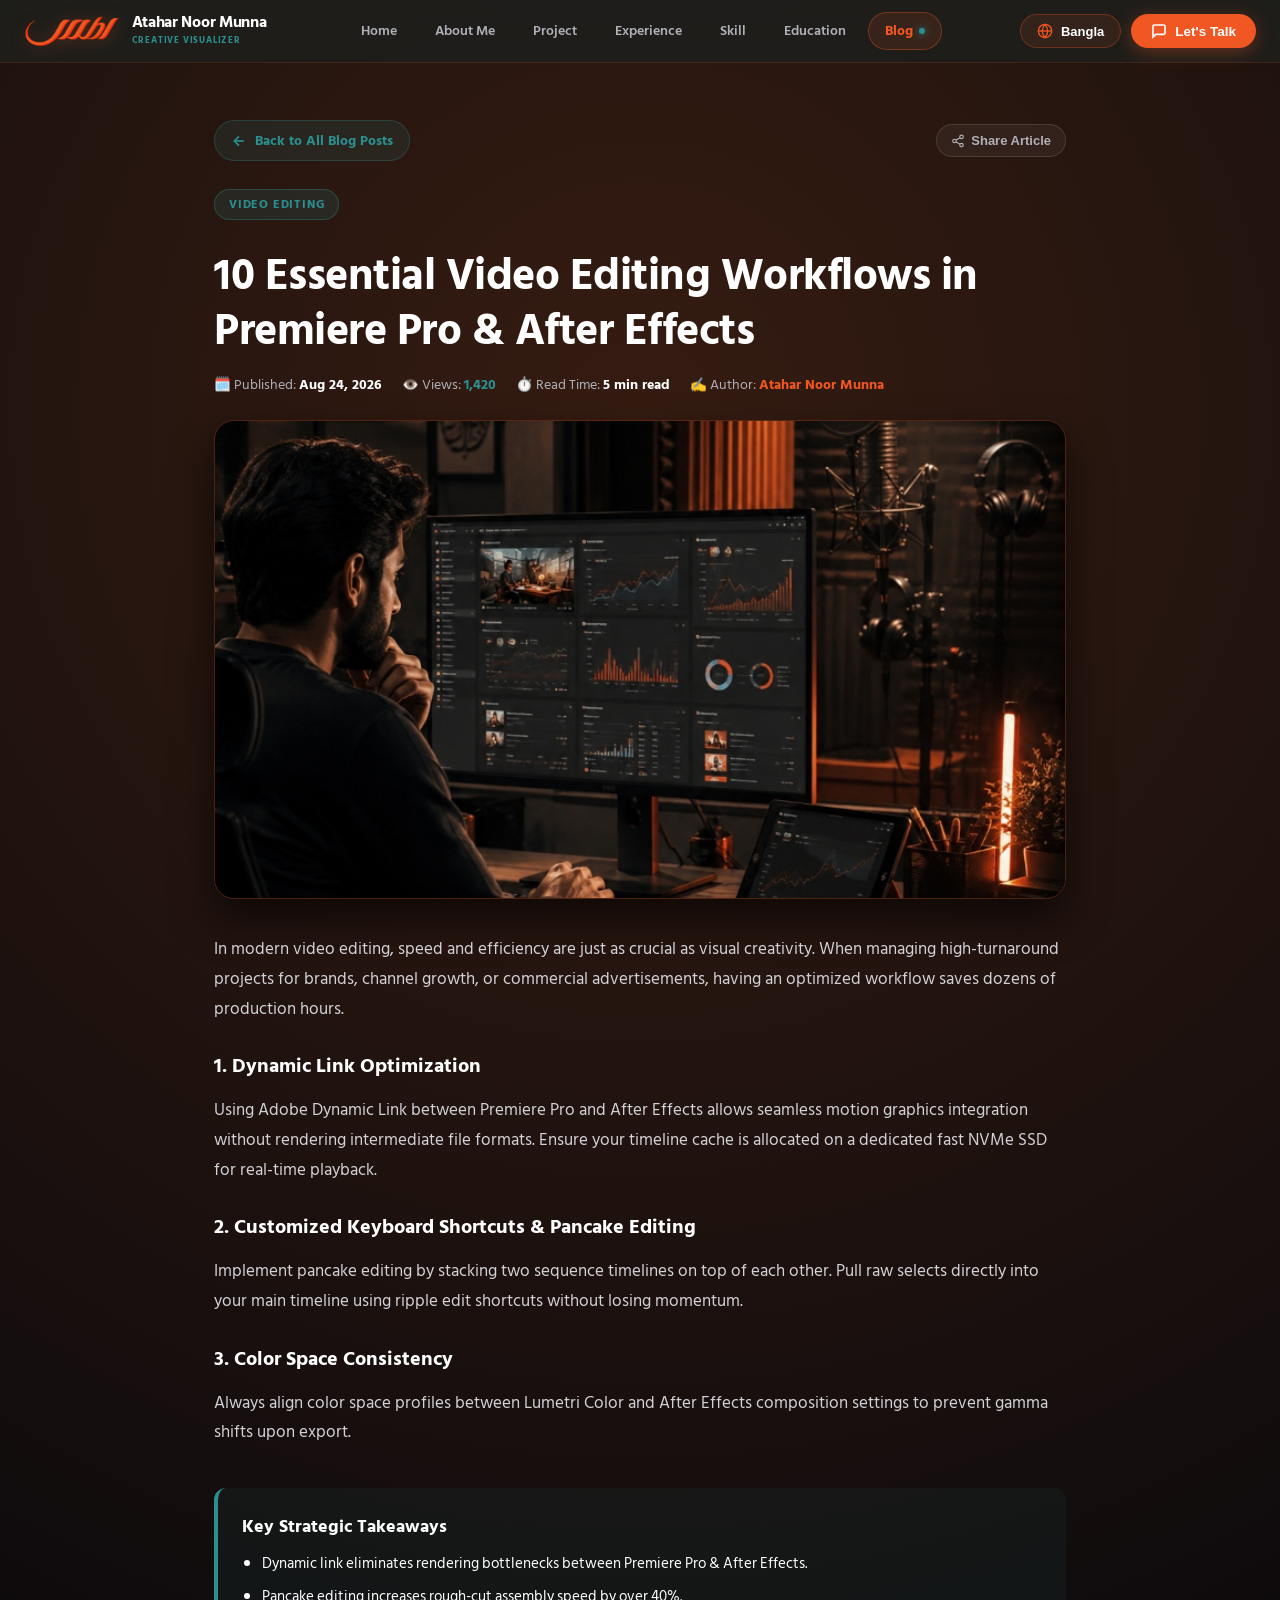
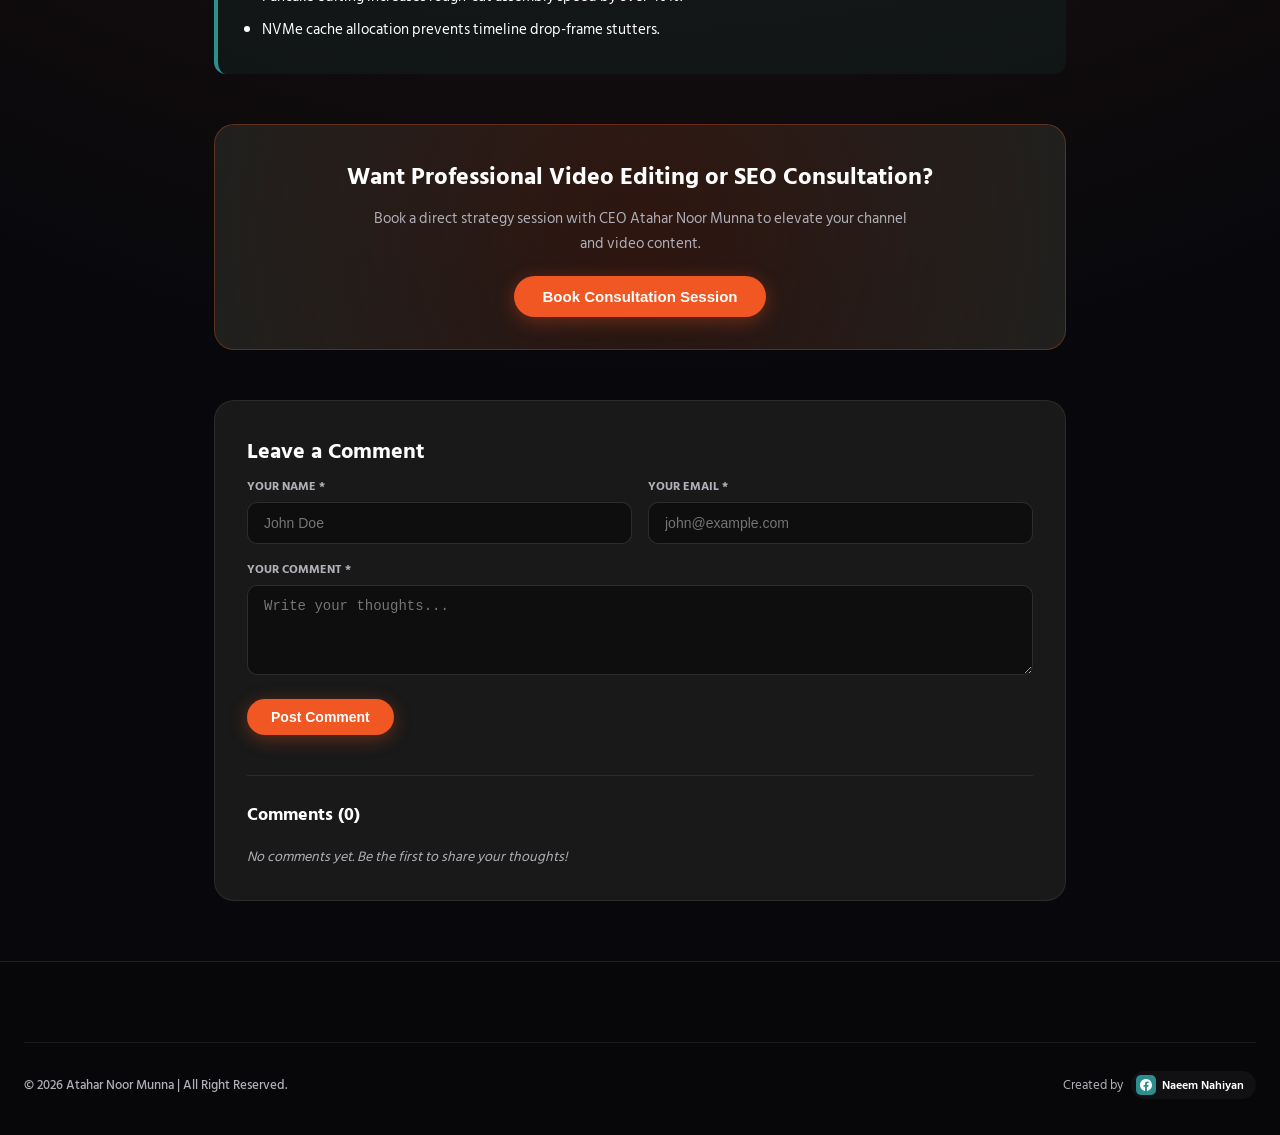
==== commit 4fb60ed5: "Update Created by Naeem Nahiyan badge: Teal color icon, no outer border, rounded rectangle favicon s" ====
--- a/10-essential-video-editing-workflows-in-premiere-pro-after-effects.html
+++ b/10-essential-video-editing-workflows-in-premiere-pro-after-effects.html
@@ -178,6 +178,17 @@
       <div class="footer-inner-wrapper">
         <div class="footer-bottom">
           <p class="copyright-text">&copy; 2026 Atahar Noor Munna | All Right Reserved.</p>
+          <div class="created-by-container">
+            <span class="created-label" data-i18n="created_by">Created by</span>
+            <a href="https://www.facebook.com/naeemdaprince" target="_blank" rel="noopener noreferrer" class="created-badge">
+              <span class="created-fb-icon">
+                <svg width="12" height="12" viewBox="0 0 24 24" fill="currentColor">
+                  <path d="M24 12.073c0-6.627-5.373-12-12-12s-12 5.373-12 12c0 5.99 4.388 10.954 10.125 11.854v-8.385H7.078v-3.47h3.047V9.43c0-3.007 1.792-4.669 4.533-4.669 1.312 0 2.686.235 2.686.235v2.953H15.83c-1.491 0-1.956.925-1.956 1.874v2.25h3.328l-.532 3.47h-2.796v8.385C19.612 23.027 24 18.062 24 12.073z"/>
+                </svg>
+              </span>
+              Naeem Nahiyan
+            </a>
+          </div>
         </div>
       </div>
     </footer>
--- a/style.css
+++ b/style.css
@@ -992,7 +992,7 @@
 
 .created-badge {
   background: rgba(18, 18, 22, 0.9);
-  border: 1px solid rgba(255, 255, 255, 0.15);
+  border: none;
   padding: 4px 12px 4px 5px;
   border-radius: 40px;
   display: inline-flex;
@@ -1002,29 +1002,29 @@
   font-weight: 600;
   color: #ffffff;
   text-decoration: none;
-  transition: transform 0.25s ease, border-color 0.25s ease, background-color 0.25s ease;
+  transition: transform 0.25s ease, background-color 0.25s ease;
 }
 
 .created-badge:hover {
-  border-color: var(--accent-orange);
   transform: translateY(-2px);
-  background: rgba(255, 84, 18, 0.12);
+  background: rgba(44, 143, 143, 0.15);
 }
 
 .created-fb-icon {
   width: 20px;
   height: 20px;
-  background: var(--accent-orange);
-  border-radius: 50%;
+  background: var(--accent-teal);
+  border-radius: 5px;
   display: flex;
   align-items: center;
   justify-content: center;
   color: #ffffff;
-  transition: transform 0.25s ease;
+  transition: transform 0.25s ease, background-color 0.25s ease;
 }
 
 .created-badge:hover .created-fb-icon {
   transform: scale(1.1);
+  background: var(--accent-teal-hover);
 }
 
 /* Consultation Pop-up Form Modal */
